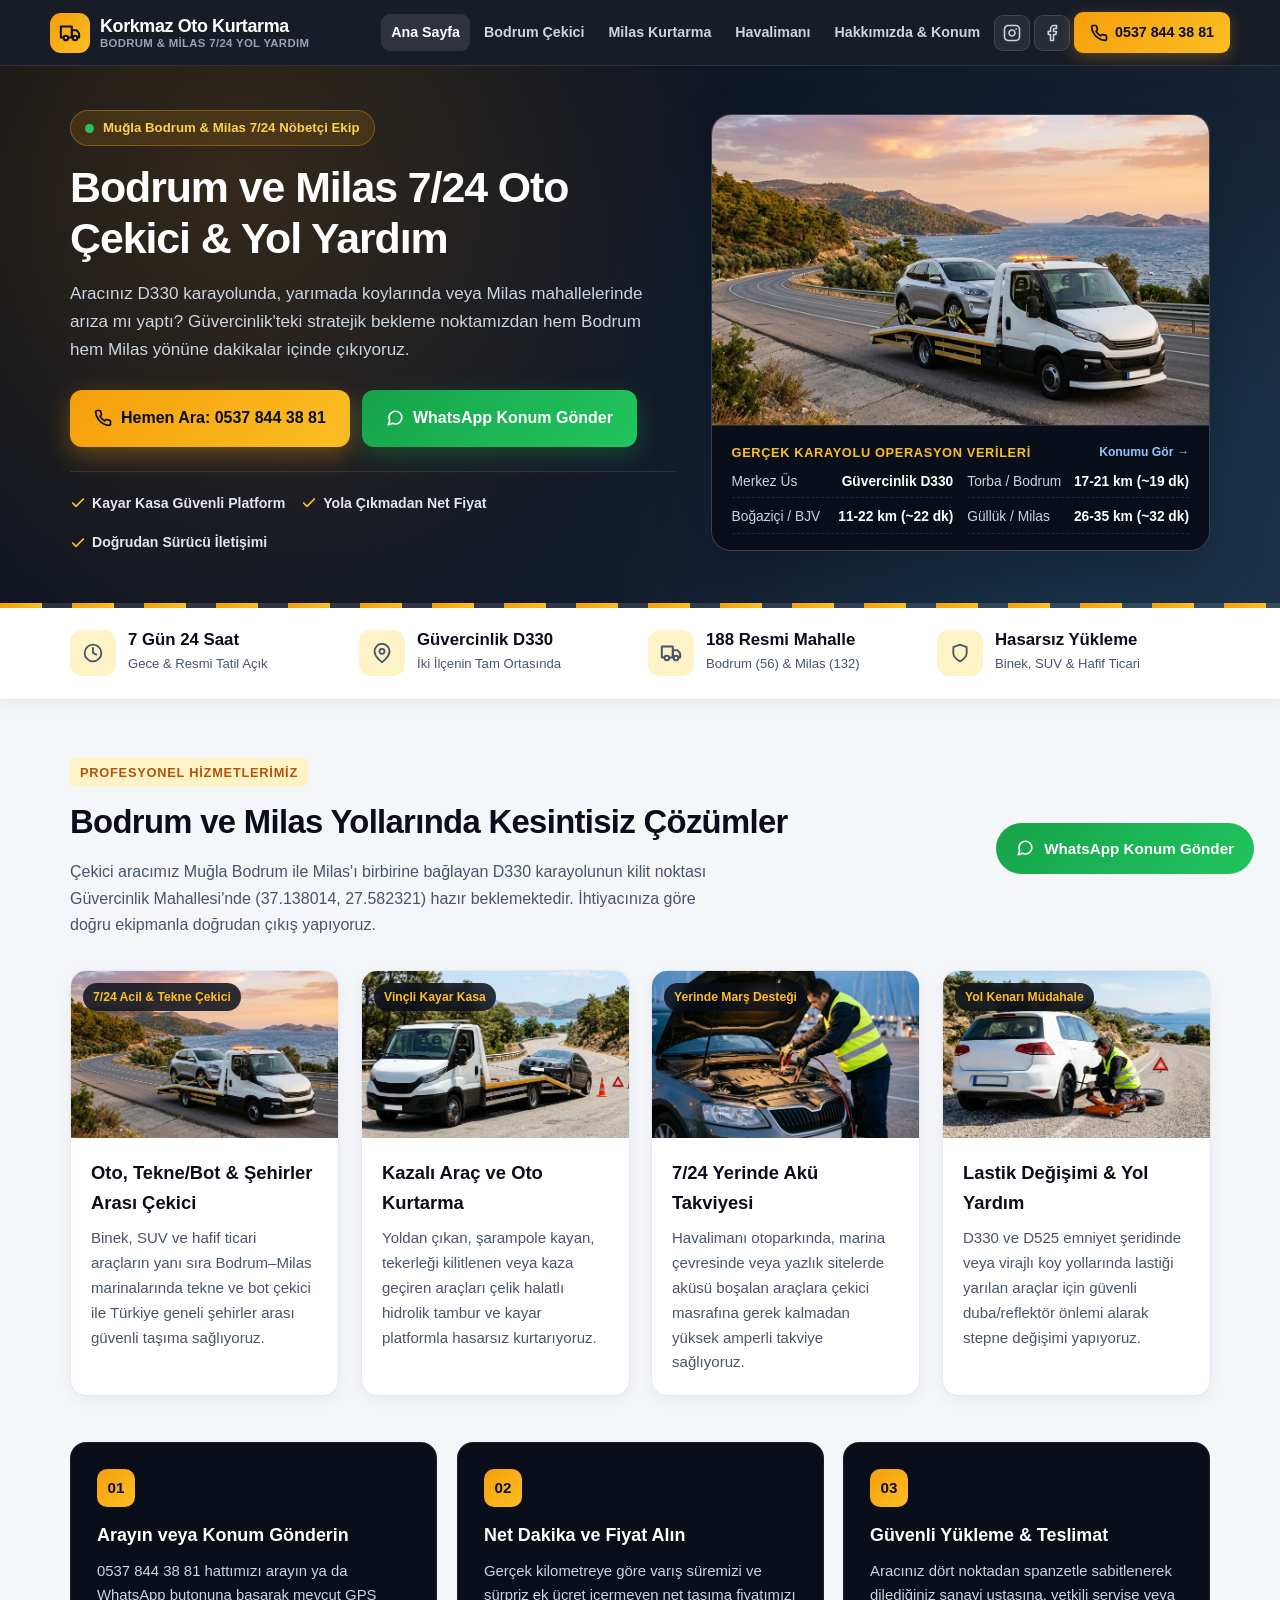
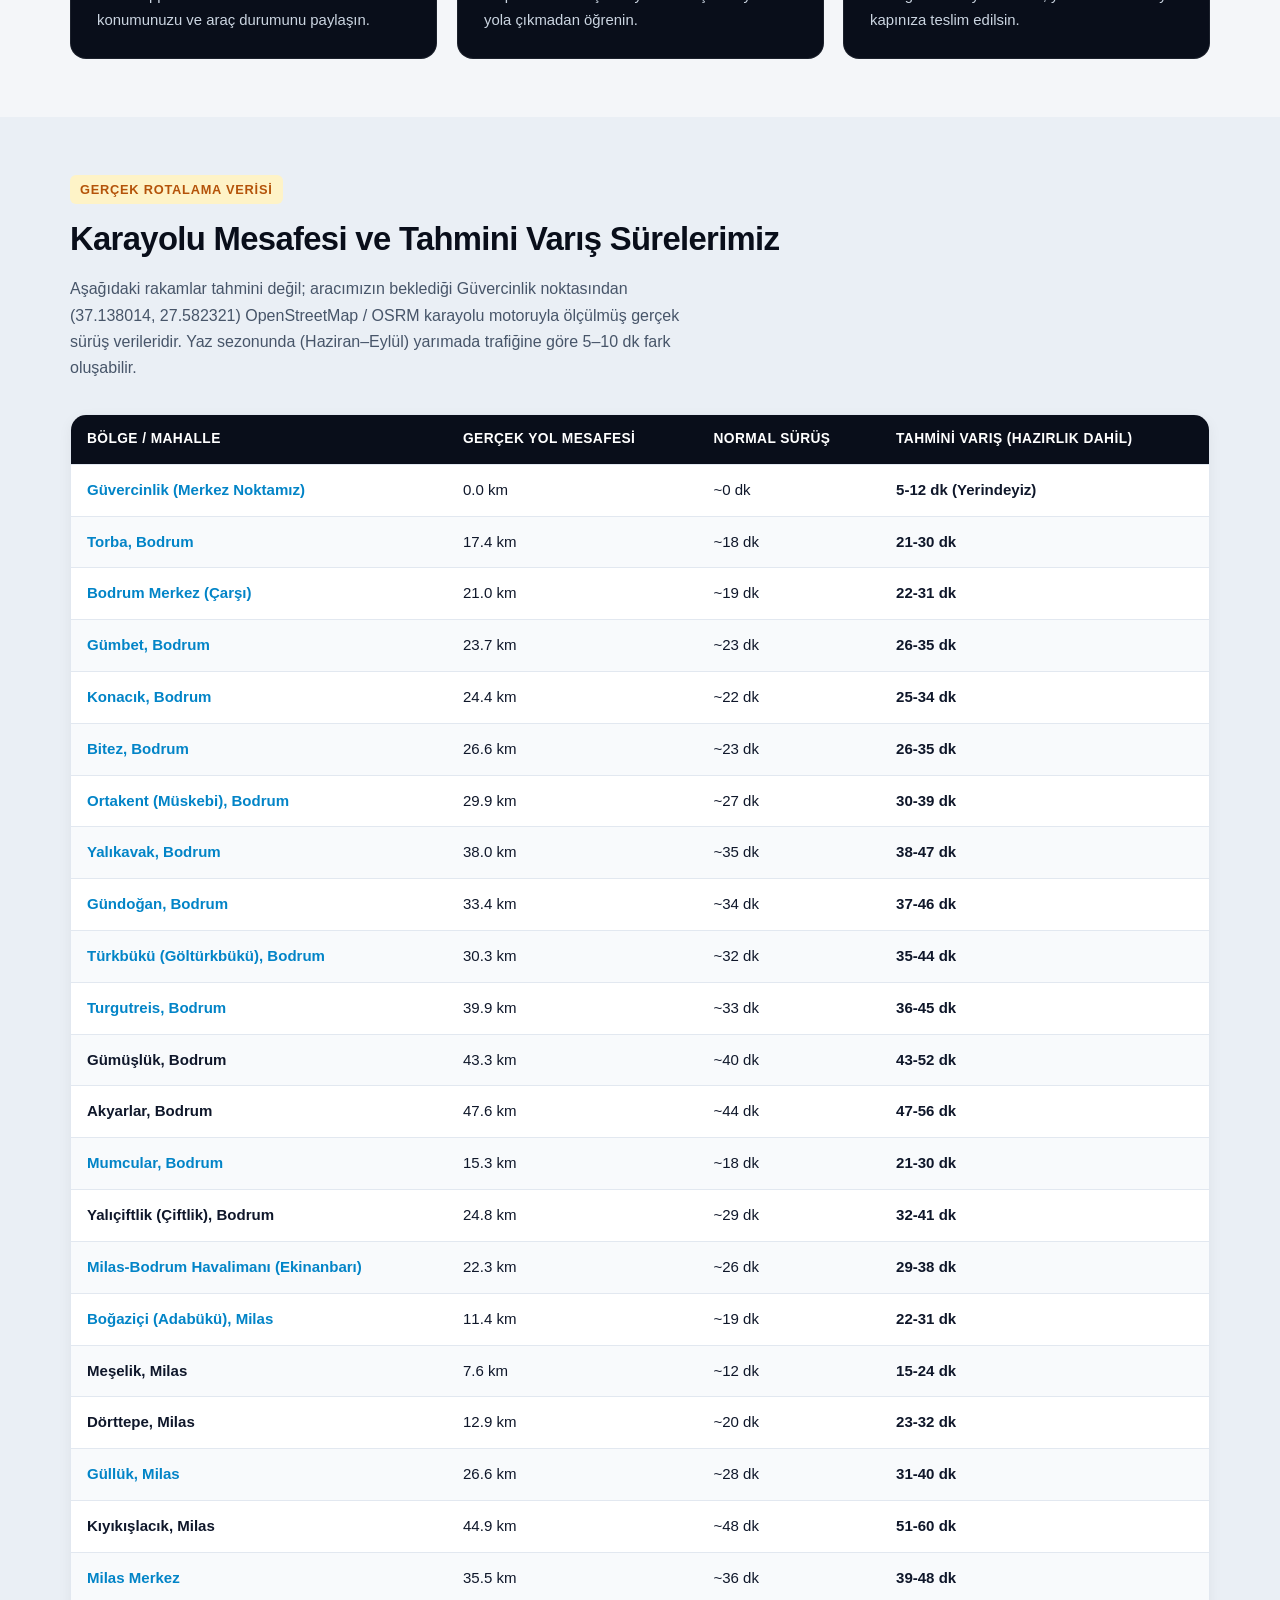
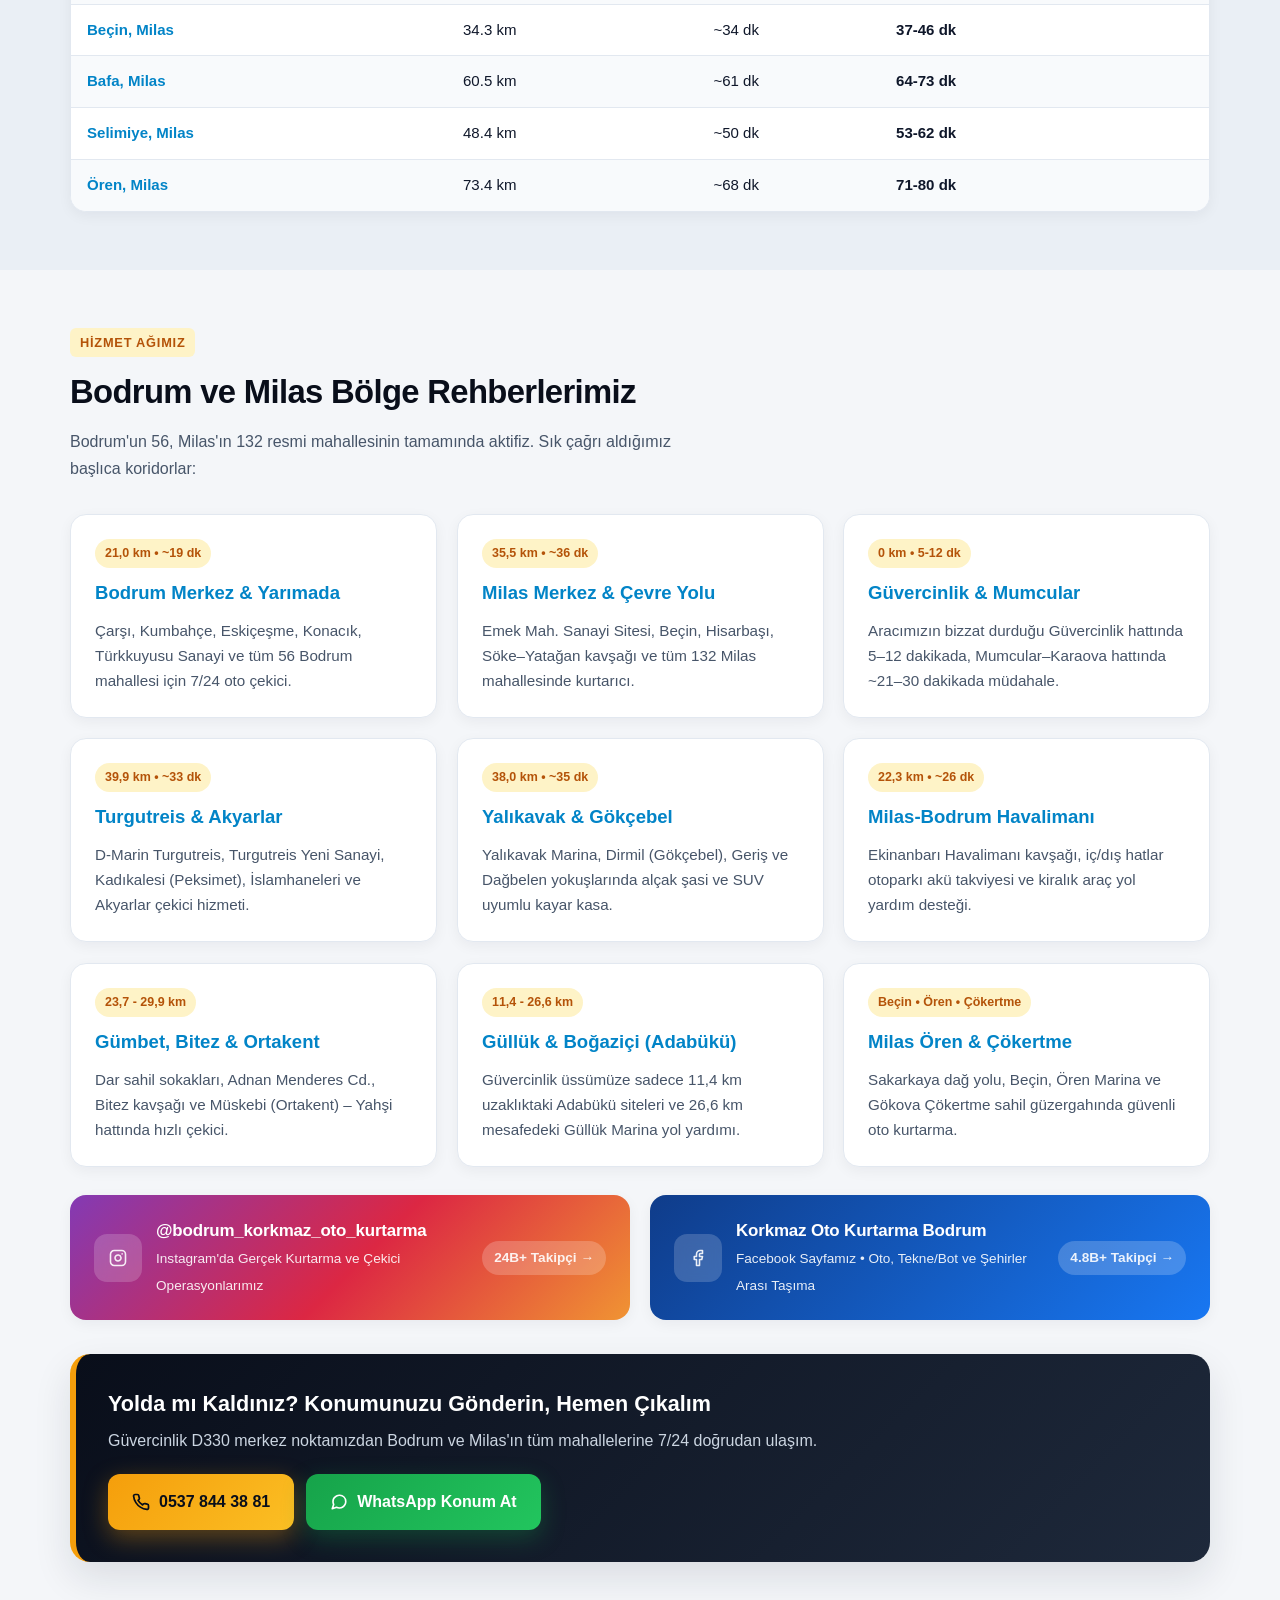
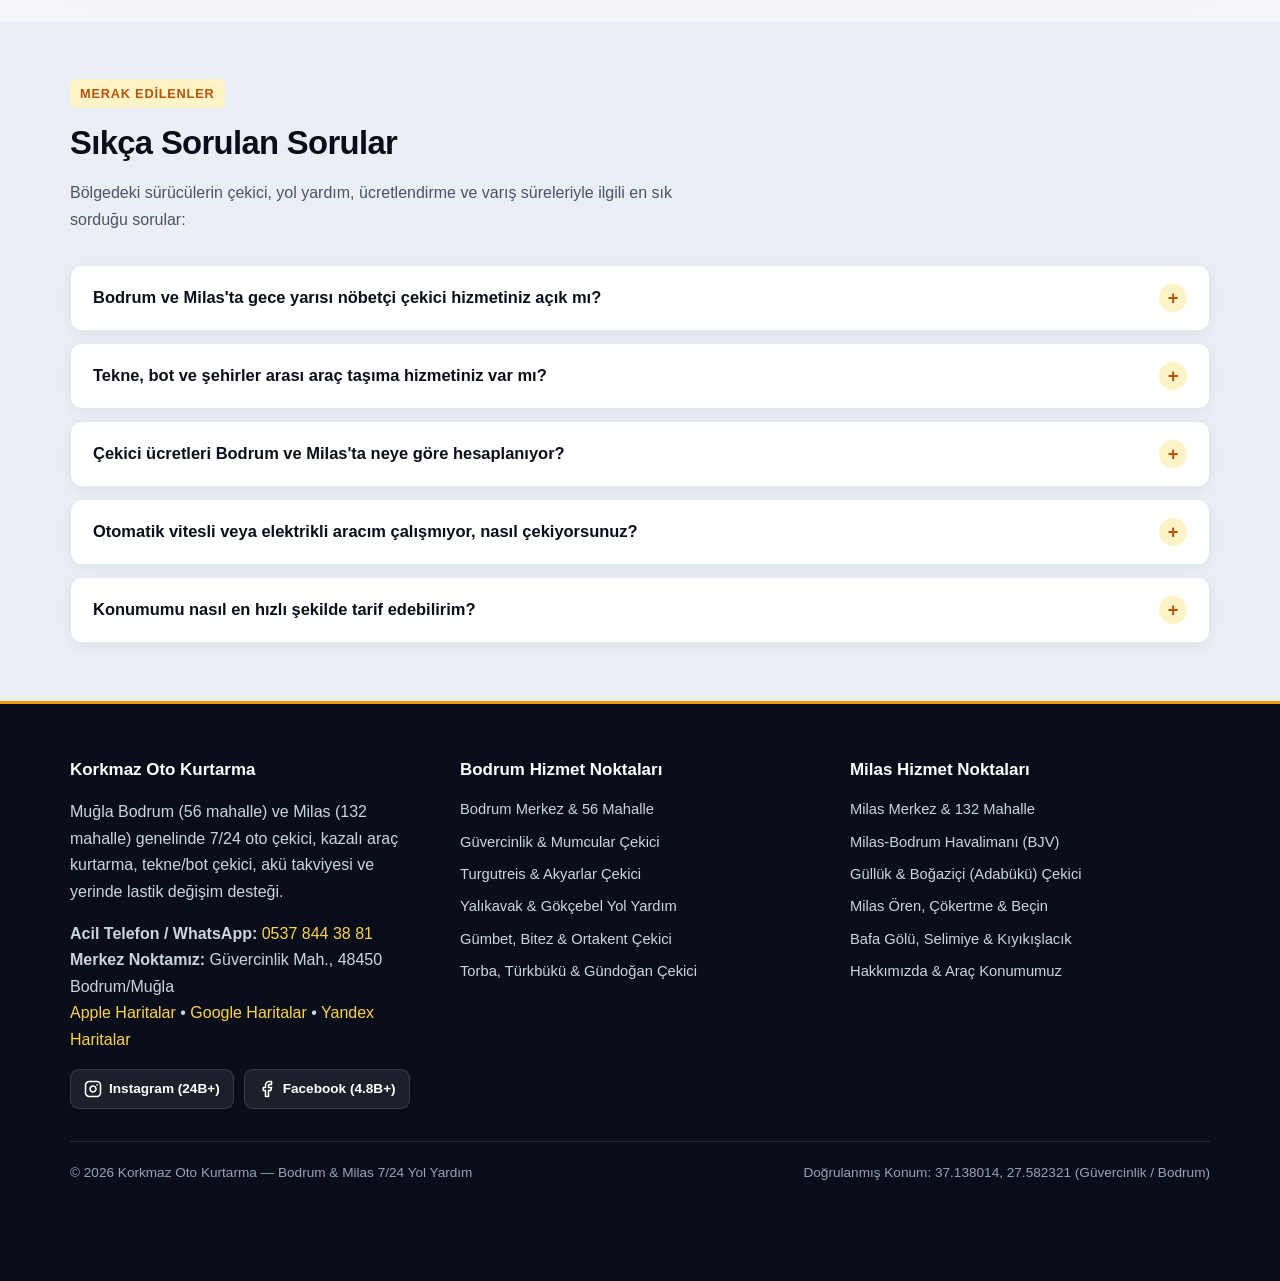
==== index.html @ 641ee7a3 "Add files via upload" ====
<!DOCTYPE html>
<html lang="tr">
<head>
  <meta charset="utf-8">
  <meta name="viewport" content="width=device-width, initial-scale=1">
  <title>Korkmaz Oto Kurtarma | Bodrum & Milas 7/24 Çekici</title>
  <meta name="description" content="Bodrum ve Milas genelinde 7/24 oto çekici, oto kurtarma, akü takviyesi ve yol yardım. Güvercinlik D330 merkezimizden hızlı varış: 0537 844 38 81.">
  <link rel="canonical" href="https://www.kurtaricibodrum.com/">
  <meta name="robots" content="index, follow">
  <meta name="geo.region" content="TR-48">
  <meta name="geo.placename" content="Güvercinlik, Bodrum, Muğla">
  <meta name="geo.position" content="37.138014;27.582321">
  <meta name="ICBM" content="37.138014, 27.582321">
  <meta property="og:locale" content="tr_TR">
  <meta property="og:type" content="website">
  <meta property="og:title" content="Korkmaz Oto Kurtarma | Bodrum & Milas 7/24 Çekici">
  <meta property="og:description" content="Bodrum ve Milas genelinde 7/24 oto çekici, oto kurtarma, akü takviyesi ve yol yardım. Güvercinlik D330 merkezimizden hızlı varış: 0537 844 38 81.">
  <meta property="og:url" content="https://www.kurtaricibodrum.com/">
  <meta property="og:image" content="https://www.kurtaricibodrum.com/assets/img/bodrum-milas-oto-cekici.webp">
  <meta property="og:site_name" content="Korkmaz Oto Kurtarma">
  <link rel="stylesheet" href="assets/style.css">
  <script type="application/ld+json">
[
  {
    "@context": "https://schema.org",
    "@type": "AutomotiveBusiness",
    "@id": "https://www.kurtaricibodrum.com/#korkmaz-oto-kurtarma",
    "name": "Korkmaz Oto Kurtarma",
    "url": "https://www.kurtaricibodrum.com/",
    "image": "https://www.kurtaricibodrum.com/assets/img/bodrum-milas-oto-cekici.webp",
    "telephone": "+905378443881",
    "priceRange": "₺₺",
    "address": {
      "@type": "PostalAddress",
      "streetAddress": "Güvercinlik Mahallesi",
      "addressLocality": "Bodrum",
      "addressRegion": "Muğla",
      "postalCode": "48450",
      "addressCountry": "TR"
    },
    "geo": {
      "@type": "GeoCoordinates",
      "latitude": 37.138014,
      "longitude": 27.582321
    },
    "hasMap": "https://maps.apple.com/?ll=37.138014,27.582321&q=Korkmaz+Oto+Kurtarma",
    "openingHoursSpecification": [
      {
        "@type": "OpeningHoursSpecification",
        "dayOfWeek": [
          "Monday",
          "Tuesday",
          "Wednesday",
          "Thursday",
          "Friday",
          "Saturday",
          "Sunday"
        ],
        "opens": "00:00",
        "closes": "23:59"
      }
    ],
    "areaServed": [
      {
        "@type": "Place",
        "name": "Bodrum, Muğla"
      },
      {
        "@type": "Place",
        "name": "Milas, Muğla"
      },
      {
        "@type": "Place",
        "name": "Güvercinlik, Bodrum"
      },
      {
        "@type": "Place",
        "name": "Turgutreis, Bodrum"
      },
      {
        "@type": "Place",
        "name": "Yalıkavak, Bodrum"
      },
      {
        "@type": "Place",
        "name": "Güllük, Milas"
      },
      {
        "@type": "Place",
        "name": "Ören, Milas"
      }
    ],
    "sameAs": [
      "https://www.instagram.com/bodrum_korkmaz_oto_kurtarma/",
      "https://www.facebook.com/korkmazotoyolyardim",
      "https://maps.apple.com/?ll=37.138014,27.582321&q=Korkmaz+Oto+Kurtarma",
      "https://www.google.com/maps?q=37.138014,27.582321",
      "https://yandex.com.tr/harita/?pt=27.582321,37.138014&z=18&l=map"
    ]
  },
  {
    "@context": "https://schema.org",
    "@type": "BreadcrumbList",
    "itemListElement": [
      {
        "@type": "ListItem",
        "position": 1,
        "name": "Ana Sayfa",
        "item": "https://www.kurtaricibodrum.com/"
      }
    ]
  },
  {
    "@context": "https://schema.org",
    "@type": "FAQPage",
    "mainEntity": [
      {
        "@type": "Question",
        "name": "Bodrum ve Milas'ta gece yarısı nöbetçi çekici hizmetiniz açık mı?",
        "acceptedAnswer": {
          "@type": "Answer",
          "text": "Evet. Korkmaz Oto Kurtarma haftanın 7 günü, resmi tatiller ve gece saatleri dahil 24 saat kesintisiz hizmet verir. 0537 844 38 81 numarasından doğrudan operatörsüz olarak sürücümüze ulaşabilirsiniz."
        }
      },
      {
        "@type": "Question",
        "name": "Tekne, bot ve şehirler arası araç taşıma hizmetiniz var mı?",
        "acceptedAnswer": {
          "@type": "Answer",
          "text": "Evet. Bodrum, Milas, Güllük, Yalıkavak, Turgutreis ve Ören marinaları arasında tekne ve bot çekici hizmetimiz ile tüm Türkiye'ye şehirler arası araç transfer hizmetimiz mevcuttur."
        }
      },
      {
        "@type": "Question",
        "name": "Çekici ücretleri Bodrum ve Milas'ta neye göre hesaplanıyor?",
        "acceptedAnswer": {
          "@type": "Answer",
          "text": "Çekici fiyatı; aracın bulunduğu nokta ile bırakılacağı servis arasındaki gerçek kilometreye, araç sınıfına (binek, SUV, hafif ticari) ve tekerlek kilitlenmesi/şarampol gibi ek kurtarma ekipmanı gerekip gerekmediğine göre belirlenir. Yola çıkmadan önce telefonda net ücret bildirilir."
        }
      },
      {
        "@type": "Question",
        "name": "Otomatik vitesli veya elektrikli aracım çalışmıyor, nasıl çekiyorsunuz?",
        "acceptedAnswer": {
          "@type": "Answer",
          "text": "Şanzımanı P konumunda kilitli kalan otomatik veya elektrikli araçları sürüklemeden, tekerlek kızakları ve hidrolik kayar kasa platform yardımıyla şanzımana zarar vermeden yüklüyoruz."
        }
      },
      {
        "@type": "Question",
        "name": "Konumumu nasıl en hızlı şekilde tarif edebilirim?",
        "acceptedAnswer": {
          "@type": "Answer",
          "text": "Adres aramakla vakit kaybetmeden sayfamızdaki 'WhatsApp Konum Gönder' butonuna dokunarak mevcut GPS konumunuzu tek tuşla paylaşabilirsiniz."
        }
      }
    ]
  }
]
  </script>
</head>
<body>
  <header class="site-header">
    <div class="container header-inner">
      <a href="index.html" class="brand">
        <span class="brand-badge"><svg width="22" height="22" viewBox="0 0 24 24" fill="none" stroke="currentColor" stroke-width="2.2" stroke-linecap="round" stroke-linejoin="round" aria-hidden="true"><path d="M10 17h4V5H2v12h3"/><path d="M20 17h2v-3.34a4 4 0 0 0-1.17-2.83L19 9h-5v8h1"/><circle cx="7.5" cy="17.5" r="2.5"/><circle cx="17.5" cy="17.5" r="2.5"/></svg></span>
        <span class="brand-text">
          <span class="brand-title">Korkmaz Oto Kurtarma</span>
          <span class="brand-sub">Bodrum &amp; Milas 7/24 Yol Yardım</span>
        </span>
      </a>
      <button class="nav-toggle" type="button" aria-label="Menüyü aç" aria-expanded="false">&#9776; Menü</button>
      <nav class="main-nav" id="mainNav" aria-label="Ana menü">
        <a href="index.html" class="active">Ana Sayfa</a><a href="bodrum-cekici.html" class="">Bodrum Çekici</a><a href="milas-oto-kurtarma.html" class="">Milas Kurtarma</a><a href="milas-bodrum-havalimani-cekici.html" class="">Havalimanı</a><a href="hakkimizda.html" class="">Hakkımızda & Konum</a>
        <a href="https://www.instagram.com/bodrum_korkmaz_oto_kurtarma/" target="_blank" rel="noopener" class="header-social-icon" aria-label="Instagram (@bodrum_korkmaz_oto_kurtarma)" title="Instagram"><svg width="18" height="18" viewBox="0 0 24 24" fill="none" stroke="currentColor" stroke-width="2.1" stroke-linecap="round" stroke-linejoin="round" aria-hidden="true"><rect x="2" y="2" width="20" height="20" rx="5" ry="5"/><path d="M16 11.37A4 4 0 1 1 12.63 8 4 4 0 0 1 16 11.37z"/><line x1="17.5" y1="6.5" x2="17.51" y2="6.5"/></svg></a>
        <a href="https://www.facebook.com/korkmazotoyolyardim" target="_blank" rel="noopener" class="header-social-icon" aria-label="Facebook (Korkmaz Oto Kurtarma)" title="Facebook"><svg width="18" height="18" viewBox="0 0 24 24" fill="none" stroke="currentColor" stroke-width="2.1" stroke-linecap="round" stroke-linejoin="round" aria-hidden="true"><path d="M18 2h-3a5 5 0 0 0-5 5v3H7v4h3v8h4v-8h3l1-4h-4V7a1 1 0 0 1 1-1h3z"/></svg></a>
        <a href="tel:+905378443881" class="header-cta"><svg width="18" height="18" viewBox="0 0 24 24" fill="none" stroke="currentColor" stroke-width="2.3" stroke-linecap="round" stroke-linejoin="round" aria-hidden="true"><path d="M22 16.92v3a2 2 0 0 1-2.18 2 19.79 19.79 0 0 1-8.63-3.07 19.5 19.5 0 0 1-6-6 19.79 19.79 0 0 1-3.07-8.67A2 2 0 0 1 4.11 2h3a2 2 0 0 1 2 1.72c.12.96.36 1.9.7 2.81a2 2 0 0 1-.45 2.11L8.09 9.91a16 16 0 0 0 6 6l1.27-1.27a2 2 0 0 1 2.11-.45c.91.34 1.85.58 2.81.7A2 2 0 0 1 22 16.92z"/></svg> 0537 844 38 81</a>
      </nav>
    </div>
  </header>

  

  <main>
    <section class="hero">
      <div class="container hero-grid">
        <div class="hero-content">
          <span class="hero-tag"><span class="live-dot"></span> Muğla Bodrum & Milas 7/24 Nöbetçi Ekip</span>
          <h1>Bodrum ve Milas 7/24 Oto Çekici & Yol Yardım</h1>
          <p class="lead">Aracınız D330 karayolunda, yarımada koylarında veya Milas mahallelerinde arıza mı yaptı? Güvercinlik'teki stratejik bekleme noktamızdan hem Bodrum hem Milas yönüne dakikalar içinde çıkıyoruz.</p>
          <div class="cta-group">
            <a href="tel:+905378443881" class="btn btn-call"><svg width="18" height="18" viewBox="0 0 24 24" fill="none" stroke="currentColor" stroke-width="2.3" stroke-linecap="round" stroke-linejoin="round" aria-hidden="true"><path d="M22 16.92v3a2 2 0 0 1-2.18 2 19.79 19.79 0 0 1-8.63-3.07 19.5 19.5 0 0 1-6-6 19.79 19.79 0 0 1-3.07-8.67A2 2 0 0 1 4.11 2h3a2 2 0 0 1 2 1.72c.12.96.36 1.9.7 2.81a2 2 0 0 1-.45 2.11L8.09 9.91a16 16 0 0 0 6 6l1.27-1.27a2 2 0 0 1 2.11-.45c.91.34 1.85.58 2.81.7A2 2 0 0 1 22 16.92z"/></svg> Hemen Ara: 0537 844 38 81</a>
            <a href="https://wa.me/905378443881?text=Merhaba%2C%20Korkmaz%20Oto%20Kurtarma%27dan%20konumuma%20acil%20%C3%A7ekici%20%2F%20yol%20yard%C4%B1m%20deste%C4%9Fi%20istiyorum." class="btn btn-wa" rel="noopener" target="_blank"><svg width="18" height="18" viewBox="0 0 24 24" fill="none" stroke="currentColor" stroke-width="2.2" stroke-linecap="round" stroke-linejoin="round" aria-hidden="true"><path d="M21 11.5a8.38 8.38 0 0 1-.9 3.8 8.5 8.5 0 0 1-7.6 4.7 8.38 8.38 0 0 1-3.8-.9L3 21l1.9-5.7a8.38 8.38 0 0 1-.9-3.8 8.5 8.5 0 0 1 4.7-7.6 8.38 8.38 0 0 1 3.8-.9h.5a8.48 8.48 0 0 1 8 8v.5z"/></svg> WhatsApp Konum Gönder</a>
          </div>
          <div class="hero-trust">
            <span><svg width="16" height="16" viewBox="0 0 24 24" fill="none" stroke="currentColor" stroke-width="2.6" stroke-linecap="round" stroke-linejoin="round" aria-hidden="true"><polyline points="20 6 9 17 4 12"/></svg> Kayar Kasa Güvenli Platform</span>
            <span><svg width="16" height="16" viewBox="0 0 24 24" fill="none" stroke="currentColor" stroke-width="2.6" stroke-linecap="round" stroke-linejoin="round" aria-hidden="true"><polyline points="20 6 9 17 4 12"/></svg> Yola Çıkmadan Net Fiyat</span>
            <span><svg width="16" height="16" viewBox="0 0 24 24" fill="none" stroke="currentColor" stroke-width="2.6" stroke-linecap="round" stroke-linejoin="round" aria-hidden="true"><polyline points="20 6 9 17 4 12"/></svg> Doğrudan Sürücü İletişimi</span>
          </div>
        </div>
        <div class="hero-visual">
          <img src="assets/img/bodrum-milas-oto-cekici.webp" alt="Muğla Bodrum sahil yolunda SUV taşıyan Korkmaz Oto Kurtarma kayar kasa çekici" width="1280" height="800" fetchpriority="high">
          <div class="hero-overlay-card">
            <p class="hero-overlay-title"><span>Gerçek Karayolu Operasyon Verileri</span> <a href="hakkimizda.html#harita">Konumu Gör &rarr;</a></p>
            <div class="stat-grid-mini">
              <div><span>Merkez Üs</span><strong>Güvercinlik D330</strong></div><div><span>Torba / Bodrum</span><strong>17-21 km (~19 dk)</strong></div><div><span>Boğaziçi / BJV</span><strong>11-22 km (~22 dk)</strong></div><div><span>Güllük / Milas</span><strong>26-35 km (~32 dk)</strong></div>
            </div>
          </div>
        </div>
      </div>
    </section>

    <div class="metric-ribbon">
      <div class="container metric-grid">
        <div class="metric-box">
          <span class="metric-icon"><svg width="20" height="20" viewBox="0 0 24 24" fill="none" stroke="currentColor" stroke-width="2.2" stroke-linecap="round" stroke-linejoin="round" aria-hidden="true"><circle cx="12" cy="12" r="10"/><polyline points="12 6 12 12 16 14"/></svg></span>
          <div>
            <strong>7 Gün 24 Saat</strong>
            <span>Gece &amp; Resmi Tatil Açık</span>
          </div>
        </div>
        <div class="metric-box">
          <span class="metric-icon"><svg width="20" height="20" viewBox="0 0 24 24" fill="none" stroke="currentColor" stroke-width="2.2" stroke-linecap="round" stroke-linejoin="round" aria-hidden="true"><path d="M21 10c0 7-9 13-9 13s-9-6-9-13a9 9 0 0 1 18 0z"/><circle cx="12" cy="10" r="3"/></svg></span>
          <div>
            <strong>Güvercinlik D330</strong>
            <span>İki İlçenin Tam Ortasında</span>
          </div>
        </div>
        <div class="metric-box">
          <span class="metric-icon"><svg width="22" height="22" viewBox="0 0 24 24" fill="none" stroke="currentColor" stroke-width="2.2" stroke-linecap="round" stroke-linejoin="round" aria-hidden="true"><path d="M10 17h4V5H2v12h3"/><path d="M20 17h2v-3.34a4 4 0 0 0-1.17-2.83L19 9h-5v8h1"/><circle cx="7.5" cy="17.5" r="2.5"/><circle cx="17.5" cy="17.5" r="2.5"/></svg></span>
          <div>
            <strong>188 Resmi Mahalle</strong>
            <span>Bodrum (56) &amp; Milas (132)</span>
          </div>
        </div>
        <div class="metric-box">
          <span class="metric-icon"><svg width="20" height="20" viewBox="0 0 24 24" fill="none" stroke="currentColor" stroke-width="2.2" stroke-linecap="round" stroke-linejoin="round" aria-hidden="true"><path d="M12 22s8-4 8-10V5l-8-3-8 3v7c0 6 8 10 8 10z"/></svg></span>
          <div>
            <strong>Hasarsız Yükleme</strong>
            <span>Binek, SUV &amp; Hafif Ticari</span>
          </div>
        </div>
      </div>
    </div>

    
<section class="section">
  <div class="container">
    <div class="section-header">
      <span class="section-kicker">Profesyonel Hizmetlerimiz</span>
      <h2 class="section-title">Bodrum ve Milas Yollarında Kesintisiz Çözümler</h2>
      <p class="section-sub">Çekici aracımız Muğla Bodrum ile Milas'ı birbirine bağlayan D330 karayolunun kilit noktası Güvercinlik Mahallesi'nde (37.138014, 27.582321) hazır beklemektedir. İhtiyacınıza göre doğru ekipmanla doğrudan çıkış yapıyoruz.</p>
    </div>
    <div class="service-grid">
      <article class="service-card">
        <div class="service-img-wrap">
          <img src="assets/img/bodrum-milas-oto-cekici.webp" alt="Bodrum ve Milas sahil yolunda 7/24 kayar kasa oto çekici ve tekne taşıma" width="1280" height="800" loading="lazy">
          <span class="service-chip">7/24 Acil &amp; Tekne Çekici</span>
        </div>
        <div class="service-body">
          <h3>Oto, Tekne/Bot &amp; Şehirler Arası Çekici</h3>
          <p>Binek, SUV ve hafif ticari araçların yanı sıra Bodrum–Milas marinalarında tekne ve bot çekici ile Türkiye geneli şehirler arası güvenli taşıma sağlıyoruz.</p>
        </div>
      </article>
      <article class="service-card">
        <div class="service-img-wrap">
          <img src="assets/img/kayar-kasa-oto-kurtarma.webp" alt="Muğla karayolunda kayar kasa vinçli oto kurtarma operasyonu" width="1280" height="800" loading="lazy">
          <span class="service-chip">Vinçli Kayar Kasa</span>
        </div>
        <div class="service-body">
          <h3>Kazalı Araç ve Oto Kurtarma</h3>
          <p>Yoldan çıkan, şarampole kayan, tekerleği kilitlenen veya kaza geçiren araçları çelik halatlı hidrolik tambur ve kayar platformla hasarsız kurtarıyoruz.</p>
        </div>
      </article>
      <article class="service-card">
        <div class="service-img-wrap">
          <img src="assets/img/yerinde-aku-takviyesi.webp" alt="Bodrum marina ve havalimanı otoparkında akü takviyesi" width="1280" height="800" loading="lazy">
          <span class="service-chip">Yerinde Marş Desteği</span>
        </div>
        <div class="service-body">
          <h3>7/24 Yerinde Akü Takviyesi</h3>
          <p>Havalimanı otoparkında, marina çevresinde veya yazlık sitelerde aküsü boşalan araçlara çekici masrafına gerek kalmadan yüksek amperli takviye sağlıyoruz.</p>
        </div>
      </article>
      <article class="service-card">
        <div class="service-img-wrap">
          <img src="assets/img/yol-yardim-lastik-degisimi.webp" alt="Bodrum sahil yolunda kriko ile yerinde lastik değişimi yol yardım" width="1280" height="800" loading="lazy">
          <span class="service-chip">Yol Kenarı Müdahale</span>
        </div>
        <div class="service-body">
          <h3>Lastik Değişimi &amp; Yol Yardım</h3>
          <p>D330 ve D525 emniyet şeridinde veya virajlı koy yollarında lastiği yarılan araçlar için güvenli duba/reflektör önlemi alarak stepne değişimi yapıyoruz.</p>
        </div>
      </article>
    </div>

    <div style="margin-top:46px;">
      <div class="steps-grid">
        <div class="step-card">
          <span class="step-num">01</span>
          <h3>Arayın veya Konum Gönderin</h3>
          <p>0537 844 38 81 hattımızı arayın ya da WhatsApp butonuna basarak mevcut GPS konumunuzu ve araç durumunu paylaşın.</p>
        </div>
        <div class="step-card">
          <span class="step-num">02</span>
          <h3>Net Dakika ve Fiyat Alın</h3>
          <p>Gerçek kilometreye göre varış süremizi ve sürpriz ek ücret içermeyen net taşıma fiyatımızı yola çıkmadan öğrenin.</p>
        </div>
        <div class="step-card">
          <span class="step-num">03</span>
          <h3>Güvenli Yükleme &amp; Teslimat</h3>
          <p>Aracınız dört noktadan spanzetle sabitlenerek dilediğiniz sanayi ustasına, yetkili servise veya kapınıza teslim edilsin.</p>
        </div>
      </div>
    </div>
  </div>
</section>

<section class="section section-alt" id="mesafe-tablosu">
  <div class="container">
    <div class="section-header">
      <span class="section-kicker">Gerçek Rotalama Verisi</span>
      <h2 class="section-title">Karayolu Mesafesi ve Tahmini Varış Sürelerimiz</h2>
      <p class="section-sub">Aşağıdaki rakamlar tahmini değil; aracımızın beklediği Güvercinlik noktasından (37.138014, 27.582321) OpenStreetMap / OSRM karayolu motoruyla ölçülmüş gerçek sürüş verileridir. Yaz sezonunda (Haziran–Eylül) yarımada trafiğine göre 5–10 dk fark oluşabilir.</p>
    </div>
    <div class="table-wrap">
      <table class="data-table">
        <thead>
          <tr>
            <th>Bölge / Mahalle</th>
            <th>Gerçek Yol Mesafesi</th>
            <th>Normal Sürüş</th>
            <th>Tahmini Varış (Hazırlık Dahil)</th>
          </tr>
        </thead>
        <tbody>
          <tr><td><a href="guvercinlik-cekici.html"><strong>Güvercinlik (Merkez Noktamız)</strong></a></td><td>0.0 km</td><td>~0 dk</td><td><strong>5-12 dk (Yerindeyiz)</strong></td></tr>
<tr><td><a href="torba-turkbuku-gundogan-cekici.html"><strong>Torba, Bodrum</strong></a></td><td>17.4 km</td><td>~18 dk</td><td><strong>21-30 dk</strong></td></tr>
<tr><td><a href="bodrum-cekici.html"><strong>Bodrum Merkez (Çarşı)</strong></a></td><td>21.0 km</td><td>~19 dk</td><td><strong>22-31 dk</strong></td></tr>
<tr><td><a href="gumbet-bitez-ortakent-cekici.html"><strong>Gümbet, Bodrum</strong></a></td><td>23.7 km</td><td>~23 dk</td><td><strong>26-35 dk</strong></td></tr>
<tr><td><a href="bodrum-cekici.html"><strong>Konacık, Bodrum</strong></a></td><td>24.4 km</td><td>~22 dk</td><td><strong>25-34 dk</strong></td></tr>
<tr><td><a href="gumbet-bitez-ortakent-cekici.html"><strong>Bitez, Bodrum</strong></a></td><td>26.6 km</td><td>~23 dk</td><td><strong>26-35 dk</strong></td></tr>
<tr><td><a href="gumbet-bitez-ortakent-cekici.html"><strong>Ortakent (Müskebi), Bodrum</strong></a></td><td>29.9 km</td><td>~27 dk</td><td><strong>30-39 dk</strong></td></tr>
<tr><td><a href="yalikavak-yol-yardim.html"><strong>Yalıkavak, Bodrum</strong></a></td><td>38.0 km</td><td>~35 dk</td><td><strong>38-47 dk</strong></td></tr>
<tr><td><a href="torba-turkbuku-gundogan-cekici.html"><strong>Gündoğan, Bodrum</strong></a></td><td>33.4 km</td><td>~34 dk</td><td><strong>37-46 dk</strong></td></tr>
<tr><td><a href="torba-turkbuku-gundogan-cekici.html"><strong>Türkbükü (Göltürkbükü), Bodrum</strong></a></td><td>30.3 km</td><td>~32 dk</td><td><strong>35-44 dk</strong></td></tr>
<tr><td><a href="turgutreis-cekici.html"><strong>Turgutreis, Bodrum</strong></a></td><td>39.9 km</td><td>~33 dk</td><td><strong>36-45 dk</strong></td></tr>
<tr><td><strong>Gümüşlük, Bodrum</strong></td><td>43.3 km</td><td>~40 dk</td><td><strong>43-52 dk</strong></td></tr>
<tr><td><strong>Akyarlar, Bodrum</strong></td><td>47.6 km</td><td>~44 dk</td><td><strong>47-56 dk</strong></td></tr>
<tr><td><a href="guvercinlik-cekici.html"><strong>Mumcular, Bodrum</strong></a></td><td>15.3 km</td><td>~18 dk</td><td><strong>21-30 dk</strong></td></tr>
<tr><td><strong>Yalıçiftlik (Çiftlik), Bodrum</strong></td><td>24.8 km</td><td>~29 dk</td><td><strong>32-41 dk</strong></td></tr>
<tr><td><a href="milas-bodrum-havalimani-cekici.html"><strong>Milas-Bodrum Havalimanı (Ekinanbarı)</strong></a></td><td>22.3 km</td><td>~26 dk</td><td><strong>29-38 dk</strong></td></tr>
<tr><td><a href="gulluk-bogazici-cekici.html"><strong>Boğaziçi (Adabükü), Milas</strong></a></td><td>11.4 km</td><td>~19 dk</td><td><strong>22-31 dk</strong></td></tr>
<tr><td><strong>Meşelik, Milas</strong></td><td>7.6 km</td><td>~12 dk</td><td><strong>15-24 dk</strong></td></tr>
<tr><td><strong>Dörttepe, Milas</strong></td><td>12.9 km</td><td>~20 dk</td><td><strong>23-32 dk</strong></td></tr>
<tr><td><a href="gulluk-bogazici-cekici.html"><strong>Güllük, Milas</strong></a></td><td>26.6 km</td><td>~28 dk</td><td><strong>31-40 dk</strong></td></tr>
<tr><td><strong>Kıyıkışlacık, Milas</strong></td><td>44.9 km</td><td>~48 dk</td><td><strong>51-60 dk</strong></td></tr>
<tr><td><a href="milas-oto-kurtarma.html"><strong>Milas Merkez</strong></a></td><td>35.5 km</td><td>~36 dk</td><td><strong>39-48 dk</strong></td></tr>
<tr><td><a href="oren-cekici.html"><strong>Beçin, Milas</strong></a></td><td>34.3 km</td><td>~34 dk</td><td><strong>37-46 dk</strong></td></tr>
<tr><td><a href="bafa-selimiye-cekici.html"><strong>Bafa, Milas</strong></a></td><td>60.5 km</td><td>~61 dk</td><td><strong>64-73 dk</strong></td></tr>
<tr><td><a href="bafa-selimiye-cekici.html"><strong>Selimiye, Milas</strong></a></td><td>48.4 km</td><td>~50 dk</td><td><strong>53-62 dk</strong></td></tr>
<tr><td><a href="oren-cekici.html"><strong>Ören, Milas</strong></a></td><td>73.4 km</td><td>~68 dk</td><td><strong>71-80 dk</strong></td></tr>

        </tbody>
      </table>
    </div>
  </div>
</section>

<section class="section">
  <div class="container">
    <div class="section-header">
      <span class="section-kicker">Hizmet Ağımız</span>
      <h2 class="section-title">Bodrum ve Milas Bölge Rehberlerimiz</h2>
      <p class="section-sub">Bodrum'un 56, Milas'ın 132 resmi mahallesinin tamamında aktifiz. Sık çağrı aldığımız başlıca koridorlar:</p>
    </div>
    <div class="grid-3">
      <div class="card">
        <span class="badge-km">21,0 km &bull; ~19 dk</span>
        <h3><a href="bodrum-cekici.html">Bodrum Merkez &amp; Yarımada</a></h3>
        <p>Çarşı, Kumbahçe, Eskiçeşme, Konacık, Türkkuyusu Sanayi ve tüm 56 Bodrum mahallesi için 7/24 oto çekici.</p>
      </div>
      <div class="card">
        <span class="badge-km">35,5 km &bull; ~36 dk</span>
        <h3><a href="milas-oto-kurtarma.html">Milas Merkez &amp; Çevre Yolu</a></h3>
        <p>Emek Mah. Sanayi Sitesi, Beçin, Hisarbaşı, Söke–Yatağan kavşağı ve tüm 132 Milas mahallesinde kurtarıcı.</p>
      </div>
      <div class="card">
        <span class="badge-km">0 km &bull; 5-12 dk</span>
        <h3><a href="guvercinlik-cekici.html">Güvercinlik &amp; Mumcular</a></h3>
        <p>Aracımızın bizzat durduğu Güvercinlik hattında 5–12 dakikada, Mumcular–Karaova hattında ~21–30 dakikada müdahale.</p>
      </div>
      <div class="card">
        <span class="badge-km">39,9 km &bull; ~33 dk</span>
        <h3><a href="turgutreis-cekici.html">Turgutreis &amp; Akyarlar</a></h3>
        <p>D-Marin Turgutreis, Turgutreis Yeni Sanayi, Kadıkalesi (Peksimet), İslamhaneleri ve Akyarlar çekici hizmeti.</p>
      </div>
      <div class="card">
        <span class="badge-km">38,0 km &bull; ~35 dk</span>
        <h3><a href="yalikavak-yol-yardim.html">Yalıkavak &amp; Gökçebel</a></h3>
        <p>Yalıkavak Marina, Dirmil (Gökçebel), Geriş ve Dağbelen yokuşlarında alçak şasi ve SUV uyumlu kayar kasa.</p>
      </div>
      <div class="card">
        <span class="badge-km">22,3 km &bull; ~26 dk</span>
        <h3><a href="milas-bodrum-havalimani-cekici.html">Milas-Bodrum Havalimanı</a></h3>
        <p>Ekinanbarı Havalimanı kavşağı, iç/dış hatlar otoparkı akü takviyesi ve kiralık araç yol yardım desteği.</p>
      </div>
      <div class="card">
        <span class="badge-km">23,7 - 29,9 km</span>
        <h3><a href="gumbet-bitez-ortakent-cekici.html">Gümbet, Bitez &amp; Ortakent</a></h3>
        <p>Dar sahil sokakları, Adnan Menderes Cd., Bitez kavşağı ve Müskebi (Ortakent) – Yahşi hattında hızlı çekici.</p>
      </div>
      <div class="card">
        <span class="badge-km">11,4 - 26,6 km</span>
        <h3><a href="gulluk-bogazici-cekici.html">Güllük &amp; Boğaziçi (Adabükü)</a></h3>
        <p>Güvercinlik üssümüze sadece 11,4 km uzaklıktaki Adabükü siteleri ve 26,6 km mesafedeki Güllük Marina yol yardımı.</p>
      </div>
      <div class="card">
        <span class="badge-km">Beçin &bull; Ören &bull; Çökertme</span>
        <h3><a href="oren-cekici.html">Milas Ören &amp; Çökertme</a></h3>
        <p>Sakarkaya dağ yolu, Beçin, Ören Marina ve Gökova Çökertme sahil güzergahında güvenli oto kurtarma.</p>
      </div>
    </div>
    
<div class="social-grid">
  <a href="https://www.instagram.com/bodrum_korkmaz_oto_kurtarma/" target="_blank" rel="noopener" class="social-card social-ig">
    <div class="social-card-left">
      <span class="social-icon-box"><svg width="18" height="18" viewBox="0 0 24 24" fill="none" stroke="currentColor" stroke-width="2.1" stroke-linecap="round" stroke-linejoin="round" aria-hidden="true"><rect x="2" y="2" width="20" height="20" rx="5" ry="5"/><path d="M16 11.37A4 4 0 1 1 12.63 8 4 4 0 0 1 16 11.37z"/><line x1="17.5" y1="6.5" x2="17.51" y2="6.5"/></svg></span>
      <div>
        <strong>@bodrum_korkmaz_oto_kurtarma</strong>
        <span>Instagram'da Gerçek Kurtarma ve Çekici Operasyonlarımız</span>
      </div>
    </div>
    <span class="social-pill">24B+ Takipçi &rarr;</span>
  </a>
  <a href="https://www.facebook.com/korkmazotoyolyardim" target="_blank" rel="noopener" class="social-card social-fb">
    <div class="social-card-left">
      <span class="social-icon-box"><svg width="18" height="18" viewBox="0 0 24 24" fill="none" stroke="currentColor" stroke-width="2.1" stroke-linecap="round" stroke-linejoin="round" aria-hidden="true"><path d="M18 2h-3a5 5 0 0 0-5 5v3H7v4h3v8h4v-8h3l1-4h-4V7a1 1 0 0 1 1-1h3z"/></svg></span>
      <div>
        <strong>Korkmaz Oto Kurtarma Bodrum</strong>
        <span>Facebook Sayfamız &bull; Oto, Tekne/Bot ve Şehirler Arası Taşıma</span>
      </div>
    </div>
    <span class="social-pill">4.8B+ Takipçi &rarr;</span>
  </a>
</div>

    
<div class="cta-banner">
  <div>
    <h3>Yolda mı Kaldınız? Konumunuzu Gönderin, Hemen Çıkalım</h3>
    <p>Güvercinlik D330 merkez noktamızdan Bodrum ve Milas'ın tüm mahallelerine 7/24 doğrudan ulaşım.</p>
  </div>
  <div class="cta-group">
    <a href="tel:+905378443881" class="btn btn-call"><svg width="18" height="18" viewBox="0 0 24 24" fill="none" stroke="currentColor" stroke-width="2.3" stroke-linecap="round" stroke-linejoin="round" aria-hidden="true"><path d="M22 16.92v3a2 2 0 0 1-2.18 2 19.79 19.79 0 0 1-8.63-3.07 19.5 19.5 0 0 1-6-6 19.79 19.79 0 0 1-3.07-8.67A2 2 0 0 1 4.11 2h3a2 2 0 0 1 2 1.72c.12.96.36 1.9.7 2.81a2 2 0 0 1-.45 2.11L8.09 9.91a16 16 0 0 0 6 6l1.27-1.27a2 2 0 0 1 2.11-.45c.91.34 1.85.58 2.81.7A2 2 0 0 1 22 16.92z"/></svg> 0537 844 38 81</a>
    <a href="https://wa.me/905378443881?text=Merhaba%2C%20Korkmaz%20Oto%20Kurtarma%27dan%20konumuma%20acil%20%C3%A7ekici%20%2F%20yol%20yard%C4%B1m%20deste%C4%9Fi%20istiyorum." class="btn btn-wa" rel="noopener" target="_blank"><svg width="18" height="18" viewBox="0 0 24 24" fill="none" stroke="currentColor" stroke-width="2.2" stroke-linecap="round" stroke-linejoin="round" aria-hidden="true"><path d="M21 11.5a8.38 8.38 0 0 1-.9 3.8 8.5 8.5 0 0 1-7.6 4.7 8.38 8.38 0 0 1-3.8-.9L3 21l1.9-5.7a8.38 8.38 0 0 1-.9-3.8 8.5 8.5 0 0 1 4.7-7.6 8.38 8.38 0 0 1 3.8-.9h.5a8.48 8.48 0 0 1 8 8v.5z"/></svg> WhatsApp Konum At</a>
  </div>
</div>

  </div>
</section>


    
        <section class="section section-alt" id="sss">
          <div class="container">
            <div class="section-header">
              <span class="section-kicker">Merak Edilenler</span>
              <h2 class="section-title">Sıkça Sorulan Sorular</h2>
              <p class="section-sub">Bölgedeki sürücülerin çekici, yol yardım, ücretlendirme ve varış süreleriyle ilgili en sık sorduğu sorular:</p>
            </div>
            <div class="faq-list">
              <details class="faq-item"><summary>Bodrum ve Milas'ta gece yarısı nöbetçi çekici hizmetiniz açık mı?</summary><p>Evet. Korkmaz Oto Kurtarma haftanın 7 günü, resmi tatiller ve gece saatleri dahil 24 saat kesintisiz hizmet verir. 0537 844 38 81 numarasından doğrudan operatörsüz olarak sürücümüze ulaşabilirsiniz.</p></details><details class="faq-item"><summary>Tekne, bot ve şehirler arası araç taşıma hizmetiniz var mı?</summary><p>Evet. Bodrum, Milas, Güllük, Yalıkavak, Turgutreis ve Ören marinaları arasında tekne ve bot çekici hizmetimiz ile tüm Türkiye'ye şehirler arası araç transfer hizmetimiz mevcuttur.</p></details><details class="faq-item"><summary>Çekici ücretleri Bodrum ve Milas'ta neye göre hesaplanıyor?</summary><p>Çekici fiyatı; aracın bulunduğu nokta ile bırakılacağı servis arasındaki gerçek kilometreye, araç sınıfına (binek, SUV, hafif ticari) ve tekerlek kilitlenmesi/şarampol gibi ek kurtarma ekipmanı gerekip gerekmediğine göre belirlenir. Yola çıkmadan önce telefonda net ücret bildirilir.</p></details><details class="faq-item"><summary>Otomatik vitesli veya elektrikli aracım çalışmıyor, nasıl çekiyorsunuz?</summary><p>Şanzımanı P konumunda kilitli kalan otomatik veya elektrikli araçları sürüklemeden, tekerlek kızakları ve hidrolik kayar kasa platform yardımıyla şanzımana zarar vermeden yüklüyoruz.</p></details><details class="faq-item"><summary>Konumumu nasıl en hızlı şekilde tarif edebilirim?</summary><p>Adres aramakla vakit kaybetmeden sayfamızdaki 'WhatsApp Konum Gönder' butonuna dokunarak mevcut GPS konumunuzu tek tuşla paylaşabilirsiniz.</p></details>
            </div>
          </div>
        </section>
        
  </main>

  <footer class="site-footer">
    <div class="container">
      <div class="footer-grid">
        <div>
          <h3>Korkmaz Oto Kurtarma</h3>
          <p>Muğla Bodrum (56 mahalle) ve Milas (132 mahalle) genelinde 7/24 oto çekici, kazalı araç kurtarma, tekne/bot çekici, akü takviyesi ve yerinde lastik değişim desteği.</p>
          <p><strong>Acil Telefon / WhatsApp:</strong> <a href="tel:+905378443881">0537 844 38 81</a><br>
          <strong>Merkez Noktamız:</strong> Güvercinlik Mah., 48450 Bodrum/Muğla<br>
          <a href="https://maps.apple.com/?ll=37.138014,27.582321&q=Korkmaz+Oto+Kurtarma" target="_blank" rel="noopener">Apple Haritalar</a> &bull; <a href="https://www.google.com/maps?q=37.138014,27.582321" target="_blank" rel="noopener">Google Haritalar</a> &bull; <a href="https://yandex.com.tr/harita/?pt=27.582321,37.138014&z=18&l=map" target="_blank" rel="noopener">Yandex Haritalar</a></p>
          <div class="footer-social-row">
            <a href="https://www.instagram.com/bodrum_korkmaz_oto_kurtarma/" target="_blank" rel="noopener" class="footer-social-btn"><svg width="18" height="18" viewBox="0 0 24 24" fill="none" stroke="currentColor" stroke-width="2.1" stroke-linecap="round" stroke-linejoin="round" aria-hidden="true"><rect x="2" y="2" width="20" height="20" rx="5" ry="5"/><path d="M16 11.37A4 4 0 1 1 12.63 8 4 4 0 0 1 16 11.37z"/><line x1="17.5" y1="6.5" x2="17.51" y2="6.5"/></svg> Instagram (24B+)</a>
            <a href="https://www.facebook.com/korkmazotoyolyardim" target="_blank" rel="noopener" class="footer-social-btn"><svg width="18" height="18" viewBox="0 0 24 24" fill="none" stroke="currentColor" stroke-width="2.1" stroke-linecap="round" stroke-linejoin="round" aria-hidden="true"><path d="M18 2h-3a5 5 0 0 0-5 5v3H7v4h3v8h4v-8h3l1-4h-4V7a1 1 0 0 1 1-1h3z"/></svg> Facebook (4.8B+)</a>
          </div>
        </div>
        <div>
          <h3>Bodrum Hizmet Noktaları</h3>
          <ul class="footer-links">
            <li><a href="bodrum-cekici.html">Bodrum Merkez &amp; 56 Mahalle</a></li>
            <li><a href="guvercinlik-cekici.html">Güvercinlik &amp; Mumcular Çekici</a></li>
            <li><a href="turgutreis-cekici.html">Turgutreis &amp; Akyarlar Çekici</a></li>
            <li><a href="yalikavak-yol-yardim.html">Yalıkavak &amp; Gökçebel Yol Yardım</a></li>
            <li><a href="gumbet-bitez-ortakent-cekici.html">Gümbet, Bitez &amp; Ortakent Çekici</a></li>
            <li><a href="torba-turkbuku-gundogan-cekici.html">Torba, Türkbükü &amp; Gündoğan Çekici</a></li>
          </ul>
        </div>
        <div>
          <h3>Milas Hizmet Noktaları</h3>
          <ul class="footer-links">
            <li><a href="milas-oto-kurtarma.html">Milas Merkez &amp; 132 Mahalle</a></li>
            <li><a href="milas-bodrum-havalimani-cekici.html">Milas-Bodrum Havalimanı (BJV)</a></li>
            <li><a href="gulluk-bogazici-cekici.html">Güllük &amp; Boğaziçi (Adabükü) Çekici</a></li>
            <li><a href="oren-cekici.html">Milas Ören, Çökertme &amp; Beçin</a></li>
            <li><a href="bafa-selimiye-cekici.html">Bafa Gölü, Selimiye &amp; Kıyıkışlacık</a></li>
            <li><a href="hakkimizda.html">Hakkımızda &amp; Araç Konumumuz</a></li>
          </ul>
        </div>
      </div>
      <div class="footer-bottom">
        <span>&copy; 2026 Korkmaz Oto Kurtarma — Bodrum &amp; Milas 7/24 Yol Yardım</span>
        <span>Doğrulanmış Konum: 37.138014, 27.582321 (Güvercinlik / Bodrum)</span>
      </div>
    </div>
  </footer>

  <a href="https://wa.me/905378443881?text=Merhaba%2C%20Korkmaz%20Oto%20Kurtarma%27dan%20konumuma%20acil%20%C3%A7ekici%20%2F%20yol%20yard%C4%B1m%20deste%C4%9Fi%20istiyorum." class="desktop-wa-float" rel="noopener" target="_blank" aria-label="WhatsApp üzerinden konum gönder">
    <svg width="18" height="18" viewBox="0 0 24 24" fill="none" stroke="currentColor" stroke-width="2.2" stroke-linecap="round" stroke-linejoin="round" aria-hidden="true"><path d="M21 11.5a8.38 8.38 0 0 1-.9 3.8 8.5 8.5 0 0 1-7.6 4.7 8.38 8.38 0 0 1-3.8-.9L3 21l1.9-5.7a8.38 8.38 0 0 1-.9-3.8 8.5 8.5 0 0 1 4.7-7.6 8.38 8.38 0 0 1 3.8-.9h.5a8.48 8.48 0 0 1 8 8v.5z"/></svg> <span>WhatsApp Konum Gönder</span>
  </a>

  <div class="mobile-sticky-bar" role="region" aria-label="Acil iletişim çubuğu">
    <a href="tel:+905378443881" class="btn-call"><svg width="18" height="18" viewBox="0 0 24 24" fill="none" stroke="currentColor" stroke-width="2.3" stroke-linecap="round" stroke-linejoin="round" aria-hidden="true"><path d="M22 16.92v3a2 2 0 0 1-2.18 2 19.79 19.79 0 0 1-8.63-3.07 19.5 19.5 0 0 1-6-6 19.79 19.79 0 0 1-3.07-8.67A2 2 0 0 1 4.11 2h3a2 2 0 0 1 2 1.72c.12.96.36 1.9.7 2.81a2 2 0 0 1-.45 2.11L8.09 9.91a16 16 0 0 0 6 6l1.27-1.27a2 2 0 0 1 2.11-.45c.91.34 1.85.58 2.81.7A2 2 0 0 1 22 16.92z"/></svg> Hemen Ara</a>
    <a href="https://wa.me/905378443881?text=Merhaba%2C%20Korkmaz%20Oto%20Kurtarma%27dan%20konumuma%20acil%20%C3%A7ekici%20%2F%20yol%20yard%C4%B1m%20deste%C4%9Fi%20istiyorum." class="btn-wa" rel="noopener" target="_blank"><svg width="18" height="18" viewBox="0 0 24 24" fill="none" stroke="currentColor" stroke-width="2.2" stroke-linecap="round" stroke-linejoin="round" aria-hidden="true"><path d="M21 11.5a8.38 8.38 0 0 1-.9 3.8 8.5 8.5 0 0 1-7.6 4.7 8.38 8.38 0 0 1-3.8-.9L3 21l1.9-5.7a8.38 8.38 0 0 1-.9-3.8 8.5 8.5 0 0 1 4.7-7.6 8.38 8.38 0 0 1 3.8-.9h.5a8.48 8.48 0 0 1 8 8v.5z"/></svg> Konum Gönder</a>
  </div>

  <script>
    (function () {
      var hdr = document.querySelector('.site-header');
      var navBtn = document.querySelector('.nav-toggle');
      var navEl = document.getElementById('mainNav');
      if (navBtn && navEl) {
        navBtn.addEventListener('click', function () {
          var isOpen = navEl.classList.toggle('open');
          navBtn.setAttribute('aria-expanded', isOpen ? 'true' : 'false');
        });
      }
      if (hdr) {
        window.addEventListener('scroll', function () {
          hdr.classList.toggle('scrolled', window.scrollY > 24);
        }, { passive: true });
      }
      if ('IntersectionObserver' in window) {
        document.documentElement.classList.add('js-anim');
        var targets = document.querySelectorAll('.service-card, .card, .step-card, .table-wrap, .cta-banner, .faq-item, .section-header');
        var io = new IntersectionObserver(function (entries) {
          entries.forEach(function (e) {
            if (e.isIntersecting) {
              e.target.classList.add('is-visible');
              io.unobserve(e.target);
            }
          });
        }, { threshold: 0.08, rootMargin: '0px 0px -30px 0px' });
        targets.forEach(function (el, i) {
          el.classList.add('reveal');
          var mod = i % 3;
          if (mod === 1) el.classList.add('reveal-d1');
          if (mod === 2) el.classList.add('reveal-d2');
          io.observe(el);
        });
      }
    })();
  </script>
</body>
</html>
---- assets/style.css ----
:root {
  --bg: #f4f6f9;
  --surface: #ffffff;
  --dark: #090e1a;
  --dark-2: #111827;
  --dark-3: #1e293b;
  --amber: #f59e0b;
  --amber-bright: #fbbf24;
  --amber-deep: #b45309;
  --amber-soft: #fef3c7;
  --green: #16a34a;
  --green-bright: #22c55e;
  --text: #0f172a;
  --muted: #475569;
  --border: #e2e8f0;
  --radius: 16px;
  --radius-sm: 10px;
  --shadow-sm: 0 4px 14px rgba(15, 23, 42, 0.05);
  --shadow-md: 0 16px 38px rgba(15, 23, 42, 0.11);
  --shadow-lg: 0 24px 52px rgba(9, 14, 26, 0.34);
}

*, *::before, *::after {
  box-sizing: border-box;
}

html {
  scroll-behavior: smooth;
  -webkit-text-size-adjust: 100%;
}

body {
  margin: 0;
  font-family: -apple-system, BlinkMacSystemFont, "Segoe UI", Inter, Roboto, "Helvetica Neue", Arial, sans-serif;
  color: var(--text);
  background: var(--bg);
  line-height: 1.65;
  padding-bottom: 82px;
  overflow-x: hidden;
}

@media (min-width: 920px) {
  body {
    padding-bottom: 0;
  }
}

img {
  max-width: 100%;
  display: block;
}

a {
  color: #0284c7;
  text-decoration: none;
  transition: color 0.18s ease;
}

a:hover {
  color: #0369a1;
}

.container {
  width: 100%;
  max-width: 1180px;
  margin: 0 auto;
  padding: 0 20px;
}

/* ================= KEYFRAME ANIMATIONS (60fps GPU) ================= */
@keyframes radarPulse {
  0% { box-shadow: 0 0 0 0 rgba(34, 197, 94, 0.7); }
  70% { box-shadow: 0 0 0 10px rgba(34, 197, 94, 0); }
  100% { box-shadow: 0 0 0 0 rgba(34, 197, 94, 0); }
}

@keyframes amberBeacon {
  0%, 100% { box-shadow: 0 4px 16px rgba(245, 158, 11, 0.35); }
  50% { box-shadow: 0 4px 26px rgba(251, 191, 36, 0.75); }
}

@keyframes btnShine {
  0% { transform: translateX(-140%) skewX(-22deg); }
  28%, 100% { transform: translateX(260%) skewX(-22deg); }
}

@keyframes phoneRing {
  0%, 100% { transform: rotate(0deg); }
  15% { transform: rotate(-14deg); }
  30% { transform: rotate(14deg); }
  45% { transform: rotate(-10deg); }
  60% { transform: rotate(10deg); }
  75% { transform: rotate(0deg); }
}

@keyframes heroFadeUp {
  from {
    opacity: 0;
    transform: translateY(20px);
  }
  to {
    opacity: 1;
    transform: translateY(0);
  }
}

@keyframes heroCardFloat {
  0%, 100% { transform: translateY(0px); }
  50% { transform: translateY(-6px); }
}

@keyframes highwayDash {
  from { background-position: 0 0; }
  to { background-position: 72px 0; }
}

@keyframes waFloatPulse {
  0% { box-shadow: 0 10px 26px rgba(22, 163, 74, 0.42), 0 0 0 0 rgba(34, 197, 94, 0.55); }
  70% { box-shadow: 0 10px 26px rgba(22, 163, 74, 0.42), 0 0 0 14px rgba(34, 197, 94, 0); }
  100% { box-shadow: 0 10px 26px rgba(22, 163, 74, 0.42), 0 0 0 0 rgba(34, 197, 94, 0); }
}

/* Scroll Reveal (Progressive Enhancement - Zero LCP Delay) */
.js-anim .reveal {
  opacity: 0;
  transform: translateY(26px);
  transition: opacity 0.62s cubic-bezier(0.22, 1, 0.36, 1), transform 0.62s cubic-bezier(0.22, 1, 0.36, 1);
  will-change: opacity, transform;
}

.js-anim .reveal.is-visible {
  opacity: 1;
  transform: translateY(0);
}

.js-anim .reveal-d1 { transition-delay: 80ms; }
.js-anim .reveal-d2 { transition-delay: 160ms; }
.js-anim .reveal-d3 { transition-delay: 240ms; }

/* Header & Navigation */
.site-header {
  background: rgba(9, 14, 26, 0.94);
  backdrop-filter: blur(14px);
  color: #fff;
  position: sticky;
  top: 0;
  z-index: 60;
  border-bottom: 1px solid rgba(255, 255, 255, 0.09);
  transition: box-shadow 0.25s ease, background 0.25s ease;
}

.site-header.scrolled {
  background: rgba(9, 14, 26, 0.98);
  box-shadow: 0 10px 30px rgba(0, 0, 0, 0.35);
}

.header-inner {
  display: flex;
  flex-wrap: wrap;
  align-items: center;
  justify-content: space-between;
  padding: 12px 0;
  gap: 10px;
}

.brand {
  display: inline-flex;
  align-items: center;
  gap: 10px;
  color: #fff !important;
  text-decoration: none !important;
}

.brand-badge {
  background: linear-gradient(135deg, var(--amber) 0%, var(--amber-bright) 100%);
  color: #090e1a;
  width: 40px;
  height: 40px;
  border-radius: 11px;
  display: inline-flex;
  align-items: center;
  justify-content: center;
  flex-shrink: 0;
  animation: amberBeacon 3s ease-in-out infinite;
}

.brand-text {
  display: flex;
  flex-direction: column;
  line-height: 1.15;
}

.brand-title {
  font-weight: 800;
  font-size: 1.12rem;
  letter-spacing: -0.02em;
}

.brand-sub {
  font-size: 0.71rem;
  color: #94a3b8;
  font-weight: 600;
  letter-spacing: 0.03em;
  text-transform: uppercase;
}

.nav-toggle {
  display: inline-flex;
  align-items: center;
  justify-content: center;
  gap: 6px;
  background: rgba(255, 255, 255, 0.09);
  border: 1px solid rgba(255, 255, 255, 0.18);
  color: #fff;
  border-radius: 10px;
  padding: 8px 12px;
  font-size: 0.88rem;
  font-weight: 700;
  cursor: pointer;
}

@media (max-width: 919px) {
  .main-nav {
    display: none;
    width: 100%;
    flex-direction: column;
    align-items: stretch;
    padding-top: 10px;
    border-top: 1px solid rgba(255, 255, 255, 0.1);
    gap: 6px;
  }
  .main-nav.open {
    display: flex;
  }
  .main-nav a {
    padding: 10px 12px;
  }
  .header-social-row-mobile {
    display: flex;
    gap: 8px;
    padding: 4px 0;
  }
}

@media (min-width: 920px) {
  .main-nav {
    display: flex;
    flex-wrap: wrap;
    align-items: center;
    gap: 4px;
  }
  .nav-toggle {
    display: none;
  }
}

.main-nav a {
  color: #cbd5e1;
  font-size: 0.89rem;
  font-weight: 600;
  padding: 7px 10px;
  border-radius: 9px;
  text-decoration: none;
  position: relative;
  transition: background 0.18s ease, color 0.18s ease, transform 0.18s ease;
}

.header-social-icon {
  width: 36px;
  height: 36px;
  padding: 0 !important;
  display: inline-flex !important;
  align-items: center;
  justify-content: center;
  border-radius: 9px !important;
  background: rgba(255, 255, 255, 0.07);
  border: 1px solid rgba(255, 255, 255, 0.12);
}

.header-social-icon:hover {
  transform: translateY(-2px);
  background: rgba(255, 255, 255, 0.16) !important;
}

/* Social Media Proof Cards */
.social-grid {
  display: grid;
  grid-template-columns: repeat(auto-fit, minmax(290px, 1fr));
  gap: 20px;
  margin-top: 28px;
}

.social-card {
  display: flex;
  align-items: center;
  justify-content: space-between;
  gap: 16px;
  padding: 22px 24px;
  border-radius: var(--radius);
  color: #fff !important;
  text-decoration: none !important;
  box-shadow: var(--shadow-sm);
  transition: transform 0.25s cubic-bezier(0.22, 1, 0.36, 1), box-shadow 0.25s ease;
}

.social-card:hover {
  transform: translateY(-5px);
  box-shadow: var(--shadow-md);
}

.social-ig {
  background: linear-gradient(135deg, #833ab4 0%, #dc2743 52%, #f09433 100%);
}

.social-fb {
  background: linear-gradient(135deg, #0f3c8a 0%, #1877f2 100%);
}

.social-card-left {
  display: flex;
  align-items: center;
  gap: 14px;
}

.social-icon-box {
  width: 48px;
  height: 48px;
  border-radius: 13px;
  background: rgba(255, 255, 255, 0.18);
  backdrop-filter: blur(6px);
  display: inline-flex;
  align-items: center;
  justify-content: center;
  flex-shrink: 0;
}

.social-card strong {
  display: block;
  font-size: 1.06rem;
  letter-spacing: -0.01em;
}

.social-card span {
  font-size: 0.85rem;
  color: rgba(255, 255, 255, 0.9);
}

.social-pill {
  background: rgba(255, 255, 255, 0.2);
  padding: 6px 12px;
  border-radius: 999px;
  font-size: 0.8rem;
  font-weight: 800;
  white-space: nowrap;
}

.footer-social-row {
  display: flex;
  flex-wrap: wrap;
  gap: 10px;
  margin-top: 14px;
}

.footer-social-btn {
  display: inline-flex;
  align-items: center;
  gap: 7px;
  padding: 8px 13px;
  border-radius: 9px;
  background: rgba(255, 255, 255, 0.08);
  border: 1px solid rgba(255, 255, 255, 0.12);
  color: #fff !important;
  font-size: 0.85rem;
  font-weight: 700;
  text-decoration: none !important;
  transition: transform 0.18s ease, background 0.18s ease;
}

.footer-social-btn:hover {
  transform: translateY(-2px);
  background: rgba(255, 255, 255, 0.16);
}

.main-nav a:hover,
.main-nav a.active {
  background: rgba(255, 255, 255, 0.1);
  color: #ffffff;
}

.header-cta {
  background: linear-gradient(135deg, var(--amber) 0%, var(--amber-bright) 100%) !important;
  color: #090e1a !important;
  font-weight: 800 !important;
  padding: 9px 16px !important;
  display: inline-flex;
  align-items: center;
  gap: 7px;
  box-shadow: 0 4px 14px rgba(245, 158, 11, 0.3);
}

.header-cta:hover svg,
.btn-call:hover svg {
  animation: phoneRing 0.65s ease-in-out;
}

/* Breadcrumb */
.breadcrumb {
  background: #eaeff5;
  padding: 10px 0;
  font-size: 0.85rem;
  color: var(--muted);
  border-bottom: 1px solid var(--border);
}

.breadcrumb ol {
  list-style: none;
  margin: 0;
  padding: 0;
  display: flex;
  flex-wrap: wrap;
  gap: 6px;
  align-items: center;
}

.breadcrumb li + li::before {
  content: "›";
  margin-right: 6px;
  color: #94a3b8;
}

/* Hero Section */
.hero {
  position: relative;
  background:
    radial-gradient(circle at 18% 20%, rgba(245, 158, 11, 0.17), transparent 45%),
    radial-gradient(circle at 85% 75%, rgba(14, 165, 233, 0.13), transparent 45%),
    linear-gradient(135deg, #090e1a 0%, #111827 55%, #1e293b 100%);
  color: #fff;
  padding: 44px 0 54px;
  overflow: hidden;
}

/* Animated Highway Lane Divider at bottom of Hero */
.hero::after {
  content: "";
  position: absolute;
  left: 0;
  right: 0;
  bottom: 0;
  height: 5px;
  background: repeating-linear-gradient(
    90deg,
    var(--amber) 0px,
    var(--amber-bright) 42px,
    rgba(255, 255, 255, 0.12) 42px,
    rgba(255, 255, 255, 0.12) 72px
  );
  animation: highwayDash 2.2s linear infinite;
}

.hero-grid {
  display: grid;
  grid-template-columns: 1fr;
  gap: 36px;
  align-items: center;
}

@media (min-width: 920px) {
  .hero-grid {
    grid-template-columns: 1.15fr 0.95fr;
  }
}

.hero-content > * {
  animation: heroFadeUp 0.65s cubic-bezier(0.22, 1, 0.36, 1) both;
}
.hero-content > *:nth-child(1) { animation-delay: 0.04s; }
.hero-content > *:nth-child(2) { animation-delay: 0.12s; }
.hero-content > *:nth-child(3) { animation-delay: 0.20s; }
.hero-content > *:nth-child(4) { animation-delay: 0.28s; }
.hero-content > *:nth-child(5) { animation-delay: 0.36s; }

.hero-tag {
  display: inline-flex;
  align-items: center;
  gap: 9px;
  background: rgba(245, 158, 11, 0.14);
  color: #fcd34d;
  border: 1px solid rgba(245, 158, 11, 0.35);
  padding: 6px 14px;
  border-radius: 999px;
  font-size: 0.83rem;
  font-weight: 700;
  margin-bottom: 16px;
}

.live-dot {
  width: 9px;
  height: 9px;
  border-radius: 50%;
  background: #22c55e;
  display: inline-block;
  animation: radarPulse 1.9s infinite;
}

.hero h1 {
  margin: 0 0 16px;
  font-size: clamp(1.85rem, 3.6vw, 2.68rem);
  line-height: 1.18;
  letter-spacing: -0.025em;
  font-weight: 800;
}

.hero p.lead {
  margin: 0 0 26px;
  color: #cbd5e1;
  font-size: 1.07rem;
  max-width: 62ch;
}

.cta-group {
  display: flex;
  flex-wrap: wrap;
  gap: 12px;
}

.btn {
  position: relative;
  overflow: hidden;
  display: inline-flex;
  align-items: center;
  justify-content: center;
  gap: 9px;
  padding: 15px 24px;
  border-radius: 12px;
  font-weight: 800;
  font-size: 1rem;
  text-decoration: none !important;
  transition: transform 0.2s cubic-bezier(0.22, 1, 0.36, 1), box-shadow 0.2s ease, filter 0.18s ease;
  min-height: 52px;
  cursor: pointer;
}

.btn:hover {
  transform: translateY(-3px);
}

.btn:active {
  transform: translateY(0);
}

.btn-call {
  background: linear-gradient(135deg, var(--amber) 0%, var(--amber-bright) 100%);
  color: #090e1a !important;
  box-shadow: 0 8px 24px rgba(245, 158, 11, 0.35);
}

/* Sweeping Shine on Primary Call Button */
.btn-call::after {
  content: "";
  position: absolute;
  top: 0;
  left: 0;
  width: 45%;
  height: 100%;
  background: linear-gradient(90deg, transparent, rgba(255, 255, 255, 0.55), transparent);
  transform: translateX(-140%) skewX(-22deg);
  animation: btnShine 4.5s ease-in-out infinite;
  pointer-events: none;
}

.btn-wa {
  background: linear-gradient(135deg, #16a34a 0%, #22c55e 100%);
  color: #ffffff !important;
  box-shadow: 0 8px 24px rgba(22, 163, 74, 0.32);
}

.btn-dark {
  background: #1e293b;
  color: #ffffff !important;
  border: 1px solid rgba(255, 255, 255, 0.15);
}

.hero-trust {
  display: flex;
  flex-wrap: wrap;
  gap: 16px;
  margin-top: 24px;
  padding-top: 20px;
  border-top: 1px solid rgba(255, 255, 255, 0.1);
  font-size: 0.88rem;
  color: #e2e8f0;
  font-weight: 600;
}

.hero-trust span {
  display: inline-flex;
  align-items: center;
  gap: 6px;
}

.hero-trust svg {
  color: var(--amber-bright);
}

/* Hero Visual Showcase with Subtle Float */
.hero-visual {
  position: relative;
  border-radius: 20px;
  overflow: hidden;
  box-shadow: var(--shadow-lg);
  border: 1px solid rgba(255, 255, 255, 0.18);
  background: #0f172a;
  animation: heroFadeUp 0.75s cubic-bezier(0.22, 1, 0.36, 1) 0.15s both, heroCardFloat 6.5s ease-in-out 1s infinite;
}

.hero-visual img {
  width: 100%;
  height: 310px;
  object-fit: cover;
  display: block;
  transition: transform 0.6s cubic-bezier(0.22, 1, 0.36, 1);
}

@media (max-width: 600px) {
  .hero-visual img {
    height: 220px;
  }
}

.hero-visual:hover img {
  transform: scale(1.035);
}

.hero-overlay-card {
  background: rgba(9, 14, 26, 0.9);
  backdrop-filter: blur(10px);
  padding: 16px 20px;
  border-top: 1px solid rgba(255, 255, 255, 0.12);
}

.hero-overlay-title {
  font-size: 0.8rem;
  text-transform: uppercase;
  letter-spacing: 0.05em;
  color: var(--amber-bright);
  font-weight: 800;
  margin: 0 0 8px;
  display: flex;
  align-items: center;
  justify-content: space-between;
}

.hero-overlay-title a {
  color: #93c5fd;
  font-size: 0.76rem;
  text-transform: none;
  letter-spacing: 0;
}

.stat-grid-mini {
  display: grid;
  grid-template-columns: repeat(2, 1fr);
  gap: 8px 14px;
  font-size: 0.86rem;
}

.stat-grid-mini div {
  display: flex;
  justify-content: space-between;
  gap: 6px;
  color: #cbd5e1;
  border-bottom: 1px dashed rgba(255, 255, 255, 0.1);
  padding-bottom: 4px;
}

.stat-grid-mini strong {
  color: #ffffff;
  white-space: nowrap;
}

/* Quick Metric Ribbon */
.metric-ribbon {
  background: #ffffff;
  border-bottom: 1px solid var(--border);
  padding: 22px 0;
  box-shadow: var(--shadow-sm);
}

.metric-grid {
  display: grid;
  grid-template-columns: repeat(2, 1fr);
  gap: 16px;
}

@media (min-width: 768px) {
  .metric-grid {
    grid-template-columns: repeat(4, 1fr);
  }
}

.metric-box {
  display: flex;
  align-items: center;
  gap: 12px;
  transition: transform 0.2s ease;
}

.metric-box:hover {
  transform: translateY(-2px);
}

.metric-icon {
  width: 46px;
  height: 46px;
  border-radius: 12px;
  background: var(--amber-soft);
  color: var(--amber-deep);
  display: inline-flex;
  align-items: center;
  justify-content: center;
  flex-shrink: 0;
  transition: background 0.2s ease, color 0.2s ease, transform 0.2s ease;
}

.metric-box:hover .metric-icon {
  background: var(--amber);
  color: #090e1a;
  transform: scale(1.06);
}

.metric-box strong {
  display: block;
  font-size: 1.05rem;
  color: var(--dark);
  line-height: 1.2;
}

.metric-box span {
  font-size: 0.82rem;
  color: var(--muted);
}

/* Sections */
.section {
  padding: 58px 0;
}

.section-alt {
  background: #eaeff5;
}

.section-header {
  margin-bottom: 32px;
}

.section-kicker {
  display: inline-block;
  font-size: 0.8rem;
  font-weight: 800;
  text-transform: uppercase;
  letter-spacing: 0.06em;
  color: var(--amber-deep);
  background: var(--amber-soft);
  padding: 4px 10px;
  border-radius: 6px;
  margin-bottom: 8px;
}

.section-title {
  margin: 0 0 10px;
  font-size: clamp(1.5rem, 2.7vw, 2.05rem);
  letter-spacing: -0.02em;
  color: var(--dark);
}

.section-sub {
  margin: 0;
  color: var(--muted);
  max-width: 72ch;
  font-size: 1rem;
}

/* Photo Service Cards */
.service-grid {
  display: grid;
  grid-template-columns: repeat(auto-fit, minmax(265px, 1fr));
  gap: 22px;
}

.service-card {
  position: relative;
  background: var(--surface);
  border: 1px solid var(--border);
  border-radius: var(--radius);
  overflow: hidden;
  box-shadow: var(--shadow-sm);
  transition: transform 0.28s cubic-bezier(0.22, 1, 0.36, 1), box-shadow 0.28s ease, border-color 0.25s ease;
  display: flex;
  flex-direction: column;
}

.service-card:hover {
  transform: translateY(-7px);
  box-shadow: var(--shadow-md);
  border-color: rgba(245, 158, 11, 0.55);
}

.service-img-wrap {
  position: relative;
  aspect-ratio: 16 / 10;
  overflow: hidden;
  background: #0f172a;
}

.service-img-wrap img {
  width: 100%;
  height: 100%;
  max-height: 220px;
  object-fit: cover;
  transition: transform 0.55s cubic-bezier(0.22, 1, 0.36, 1);
}

.service-card:hover .service-img-wrap img {
  transform: scale(1.06);
}

.service-chip {
  position: absolute;
  top: 12px;
  left: 12px;
  background: rgba(9, 14, 26, 0.84);
  color: var(--amber-bright);
  font-size: 0.76rem;
  font-weight: 800;
  padding: 4px 10px;
  border-radius: 999px;
  backdrop-filter: blur(4px);
}

.service-body {
  padding: 20px;
  flex: 1;
  display: flex;
  flex-direction: column;
}

.service-body h3 {
  margin: 0 0 8px;
  font-size: 1.15rem;
  color: var(--dark);
}

.service-body p {
  margin: 0;
  color: var(--muted);
  font-size: 0.94rem;
}

/* Standard Cards & Grids */
.grid-3 {
  display: grid;
  grid-template-columns: repeat(auto-fit, minmax(290px, 1fr));
  gap: 20px;
}

.grid-2 {
  display: grid;
  grid-template-columns: repeat(auto-fit, minmax(320px, 1fr));
  gap: 24px;
}

.card {
  position: relative;
  overflow: hidden;
  background: var(--surface);
  border: 1px solid var(--border);
  border-radius: var(--radius);
  padding: 24px;
  box-shadow: var(--shadow-sm);
  transition: transform 0.25s cubic-bezier(0.22, 1, 0.36, 1), box-shadow 0.25s ease, border-color 0.25s ease;
}

.card::before {
  content: "";
  position: absolute;
  top: 0;
  left: 0;
  right: 0;
  height: 3px;
  background: linear-gradient(90deg, var(--amber), var(--amber-bright));
  transform: scaleX(0);
  transform-origin: left;
  transition: transform 0.3s cubic-bezier(0.22, 1, 0.36, 1);
}

.card:hover {
  transform: translateY(-5px);
  box-shadow: var(--shadow-md);
  border-color: rgba(245, 158, 11, 0.45);
}

.card:hover::before {
  transform: scaleX(1);
}

.card h3 {
  margin: 0 0 10px;
  font-size: 1.16rem;
  color: var(--dark);
}

.card p {
  margin: 0 0 12px;
  color: var(--muted);
  font-size: 0.95rem;
}

.card p:last-child {
  margin-bottom: 0;
}

.badge-km {
  display: inline-block;
  background: var(--amber-soft);
  color: var(--amber-deep);
  font-weight: 800;
  font-size: 0.78rem;
  padding: 4px 10px;
  border-radius: 999px;
  margin-bottom: 10px;
}

/* 3-Step Process Strip */
.steps-grid {
  display: grid;
  grid-template-columns: repeat(auto-fit, minmax(260px, 1fr));
  gap: 20px;
}

.step-card {
  background: var(--dark);
  color: #fff;
  border-radius: var(--radius);
  padding: 26px;
  position: relative;
  border: 1px solid rgba(255, 255, 255, 0.08);
  transition: transform 0.25s cubic-bezier(0.22, 1, 0.36, 1), border-color 0.25s ease;
}

.step-card:hover {
  transform: translateY(-5px);
  border-color: rgba(245, 158, 11, 0.55);
}

.step-num {
  display: inline-flex;
  align-items: center;
  justify-content: center;
  width: 38px;
  height: 38px;
  border-radius: 10px;
  background: linear-gradient(135deg, var(--amber) 0%, var(--amber-bright) 100%);
  color: #090e1a;
  font-weight: 900;
  font-size: 0.95rem;
  margin-bottom: 14px;
}

.step-card h3 {
  margin: 0 0 8px;
  font-size: 1.12rem;
  color: #fff;
}

.step-card p {
  margin: 0;
  color: #cbd5e1;
  font-size: 0.93rem;
}

/* Distance Table */
.table-wrap {
  overflow-x: auto;
  background: var(--surface);
  border-radius: var(--radius);
  border: 1px solid var(--border);
  box-shadow: var(--shadow-sm);
}

table.data-table {
  width: 100%;
  border-collapse: collapse;
  font-size: 0.94rem;
}

.data-table th,
.data-table td {
  padding: 13px 16px;
  text-align: left;
  border-bottom: 1px solid var(--border);
  transition: background 0.15s ease;
}

.data-table th {
  background: var(--dark);
  color: #fff;
  font-weight: 700;
  font-size: 0.86rem;
  text-transform: uppercase;
  letter-spacing: 0.03em;
}

.data-table tr:last-child td {
  border-bottom: none;
}

.data-table tr:nth-child(even) td {
  background: #f8fafc;
}

.data-table tr:hover td {
  background: #fef9c3;
}

/* Emergency Mid-Page Banner */
.cta-banner {
  background: linear-gradient(135deg, #090e1a 0%, #1e293b 100%);
  border-radius: 20px;
  padding: 32px;
  color: #fff;
  display: flex;
  flex-wrap: wrap;
  align-items: center;
  justify-content: space-between;
  gap: 20px;
  border-left: 6px solid var(--amber);
  box-shadow: var(--shadow-md);
  margin-top: 34px;
}

.cta-banner h3 {
  margin: 0 0 6px;
  font-size: 1.35rem;
}

.cta-banner p {
  margin: 0;
  color: #cbd5e1;
}

/* Neighborhood Pill Cloud */
.mahalle-grid {
  display: grid;
  grid-template-columns: repeat(auto-fill, minmax(220px, 1fr));
  gap: 10px;
}

.mahalle-item {
  background: var(--surface);
  border: 1px solid var(--border);
  border-radius: var(--radius-sm);
  padding: 11px 14px;
  font-size: 0.89rem;
  transition: transform 0.18s ease, border-color 0.18s ease, box-shadow 0.18s ease;
}

.mahalle-item:hover {
  transform: translateY(-2px);
  border-color: var(--amber);
  box-shadow: var(--shadow-sm);
}

.mahalle-item strong {
  display: block;
  color: var(--dark);
}

.mahalle-item span {
  color: var(--muted);
  font-size: 0.8rem;
}

/* FAQ Accordion with Smooth Icon Rotation */
.faq-list {
  display: grid;
  gap: 12px;
}

.faq-item {
  background: var(--surface);
  border: 1px solid var(--border);
  border-radius: 12px;
  padding: 18px 22px;
  box-shadow: var(--shadow-sm);
  transition: border-color 0.2s ease, box-shadow 0.2s ease;
}

.faq-item[open] {
  border-color: var(--amber);
  box-shadow: var(--shadow-md);
}

.faq-item summary {
  font-weight: 700;
  cursor: pointer;
  color: var(--dark);
  font-size: 1.03rem;
  list-style: none;
  display: flex;
  align-items: center;
  justify-content: space-between;
  gap: 14px;
}

.faq-item summary::-webkit-details-marker {
  display: none;
}

.faq-item summary::after {
  content: "+";
  width: 28px;
  height: 28px;
  border-radius: 50%;
  background: var(--amber-soft);
  color: var(--amber-deep);
  font-weight: 800;
  font-size: 1.15rem;
  display: inline-flex;
  align-items: center;
  justify-content: center;
  flex-shrink: 0;
  transition: transform 0.25s ease, background 0.25s ease, color 0.25s ease;
}

.faq-item[open] summary::after {
  transform: rotate(45deg);
  background: var(--amber);
  color: #090e1a;
}

.faq-item p {
  margin: 14px 0 0;
  color: var(--muted);
  animation: heroFadeUp 0.28s ease both;
}

/* Map Frame */
.map-frame {
  width: 100%;
  height: 360px;
  border: 1px solid var(--border);
  border-radius: 12px;
  display: block;
}

/* Prose Content */
.prose h2 {
  margin-top: 0;
  margin-bottom: 12px;
  font-size: clamp(1.4rem, 2.5vw, 1.85rem);
  color: var(--dark);
}

.prose h3 {
  margin-top: 20px;
  margin-bottom: 8px;
  font-size: 1.15rem;
}

.prose p, .prose ul {
  color: #334155;
  margin-bottom: 16px;
}

.prose li {
  margin-bottom: 7px;
}

/* Footer */
.site-footer {
  background: var(--dark);
  color: #cbd5e1;
  padding: 52px 0 96px;
  border-top: 3px solid var(--amber);
}

.site-footer a {
  color: #fcd34d;
}

.site-footer a:hover {
  color: #ffffff;
}

.footer-grid {
  display: grid;
  grid-template-columns: repeat(auto-fit, minmax(240px, 1fr));
  gap: 30px;
  margin-bottom: 32px;
}

.site-footer h3 {
  color: #fff;
  font-size: 1.06rem;
  margin: 0 0 14px;
}

.footer-links {
  list-style: none;
  margin: 0;
  padding: 0;
  display: grid;
  gap: 8px;
  font-size: 0.92rem;
}

.footer-links a {
  color: #cbd5e1;
  transition: color 0.18s ease, padding-left 0.18s ease;
}

.footer-links a:hover {
  color: var(--amber-bright);
  padding-left: 4px;
}

.footer-bottom {
  border-top: 1px solid rgba(255, 255, 255, 0.1);
  padding-top: 20px;
  font-size: 0.85rem;
  color: #94a3b8;
  display: flex;
  flex-wrap: wrap;
  justify-content: space-between;
  gap: 10px;
}

/* Floating Desktop WhatsApp Button */
.desktop-wa-float {
  display: none;
}

@media (min-width: 920px) {
  .desktop-wa-float {
    position: fixed;
    right: 26px;
    bottom: 26px;
    z-index: 85;
    display: inline-flex;
    align-items: center;
    gap: 10px;
    background: linear-gradient(135deg, #16a34a 0%, #22c55e 100%);
    color: #fff !important;
    font-weight: 800;
    font-size: 0.95rem;
    padding: 13px 20px;
    border-radius: 999px;
    text-decoration: none !important;
    animation: waFloatPulse 2.4s infinite;
    transition: transform 0.2s ease;
  }
  .desktop-wa-float:hover {
    transform: translateY(-3px) scale(1.03);
  }
}

/* Sticky Mobile Action Bar */
.mobile-sticky-bar {
  position: fixed;
  bottom: 0;
  left: 0;
  right: 0;
  z-index: 95;
  background: rgba(9, 14, 26, 0.97);
  backdrop-filter: blur(10px);
  padding: 10px 12px;
  display: grid;
  grid-template-columns: 1fr 1fr;
  gap: 10px;
  box-shadow: 0 -6px 22px rgba(0, 0, 0, 0.32);
  border-top: 2px solid var(--amber);
}

.mobile-sticky-bar a {
  padding: 13px 10px;
  font-size: 0.95rem;
  border-radius: 10px;
  text-align: center;
  font-weight: 800;
  text-decoration: none;
  display: inline-flex;
  align-items: center;
  justify-content: center;
  gap: 7px;
}

@media (min-width: 920px) {
  .mobile-sticky-bar {
    display: none;
  }
}

/* Accessibility: Respect Reduced Motion */
@media (prefers-reduced-motion: reduce) {
  *, *::before, *::after {
    animation-duration: 0.01ms !important;
    animation-iteration-count: 1 !important;
    transition-duration: 0.01ms !important;
  }
  .js-anim .reveal {
    opacity: 1 !important;
    transform: none !important;
  }
}
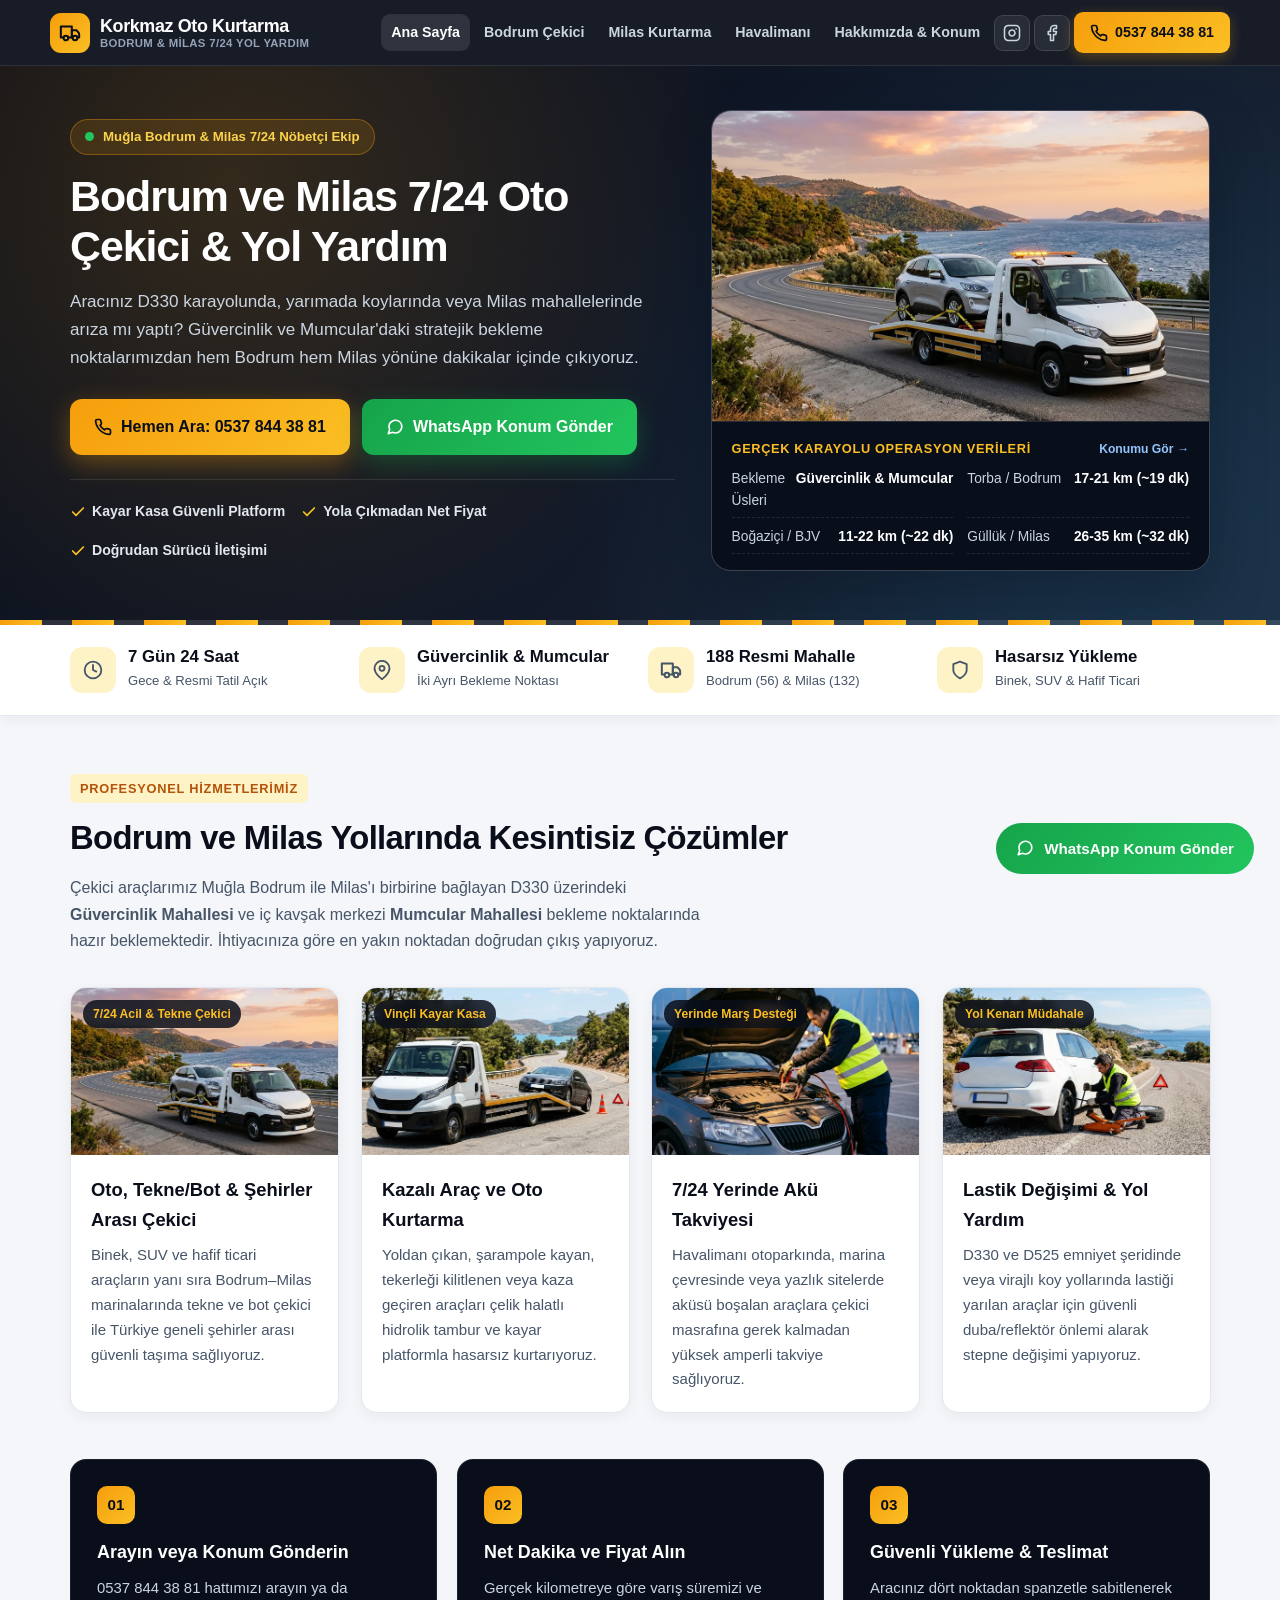
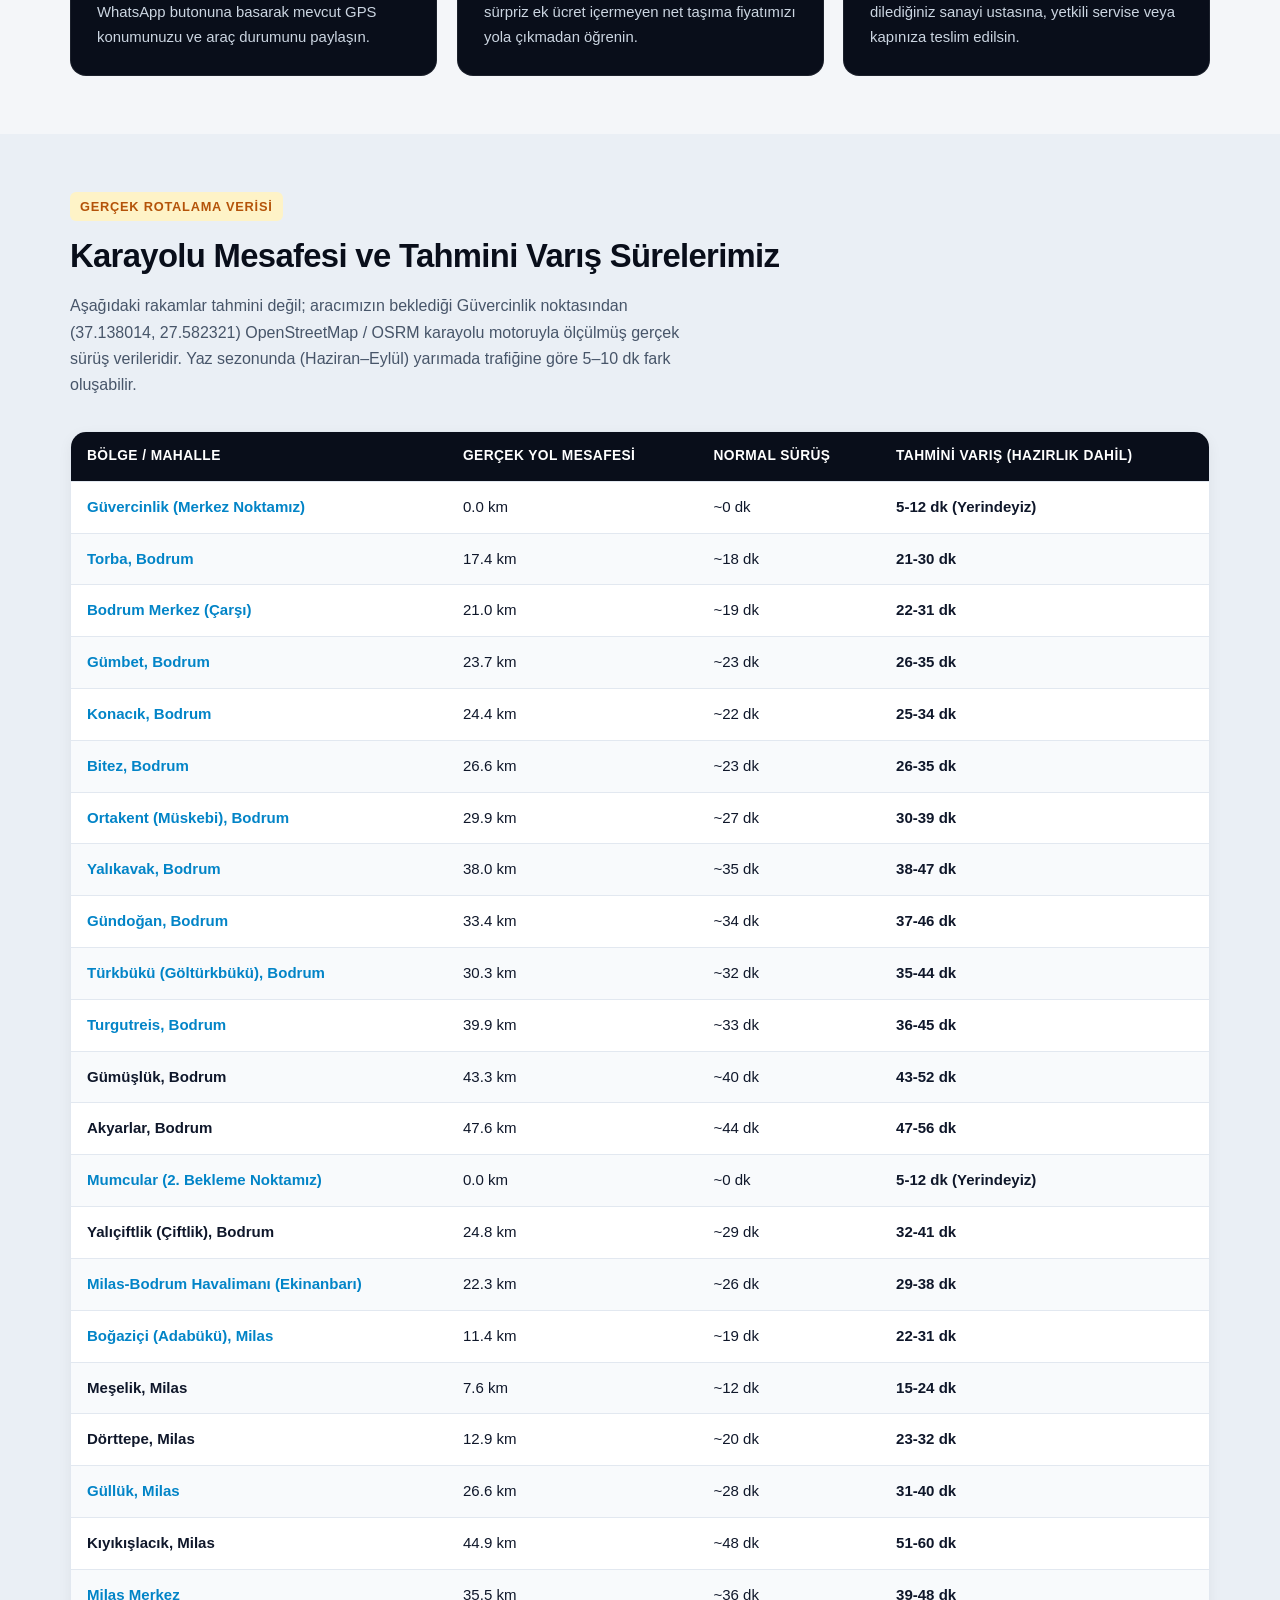
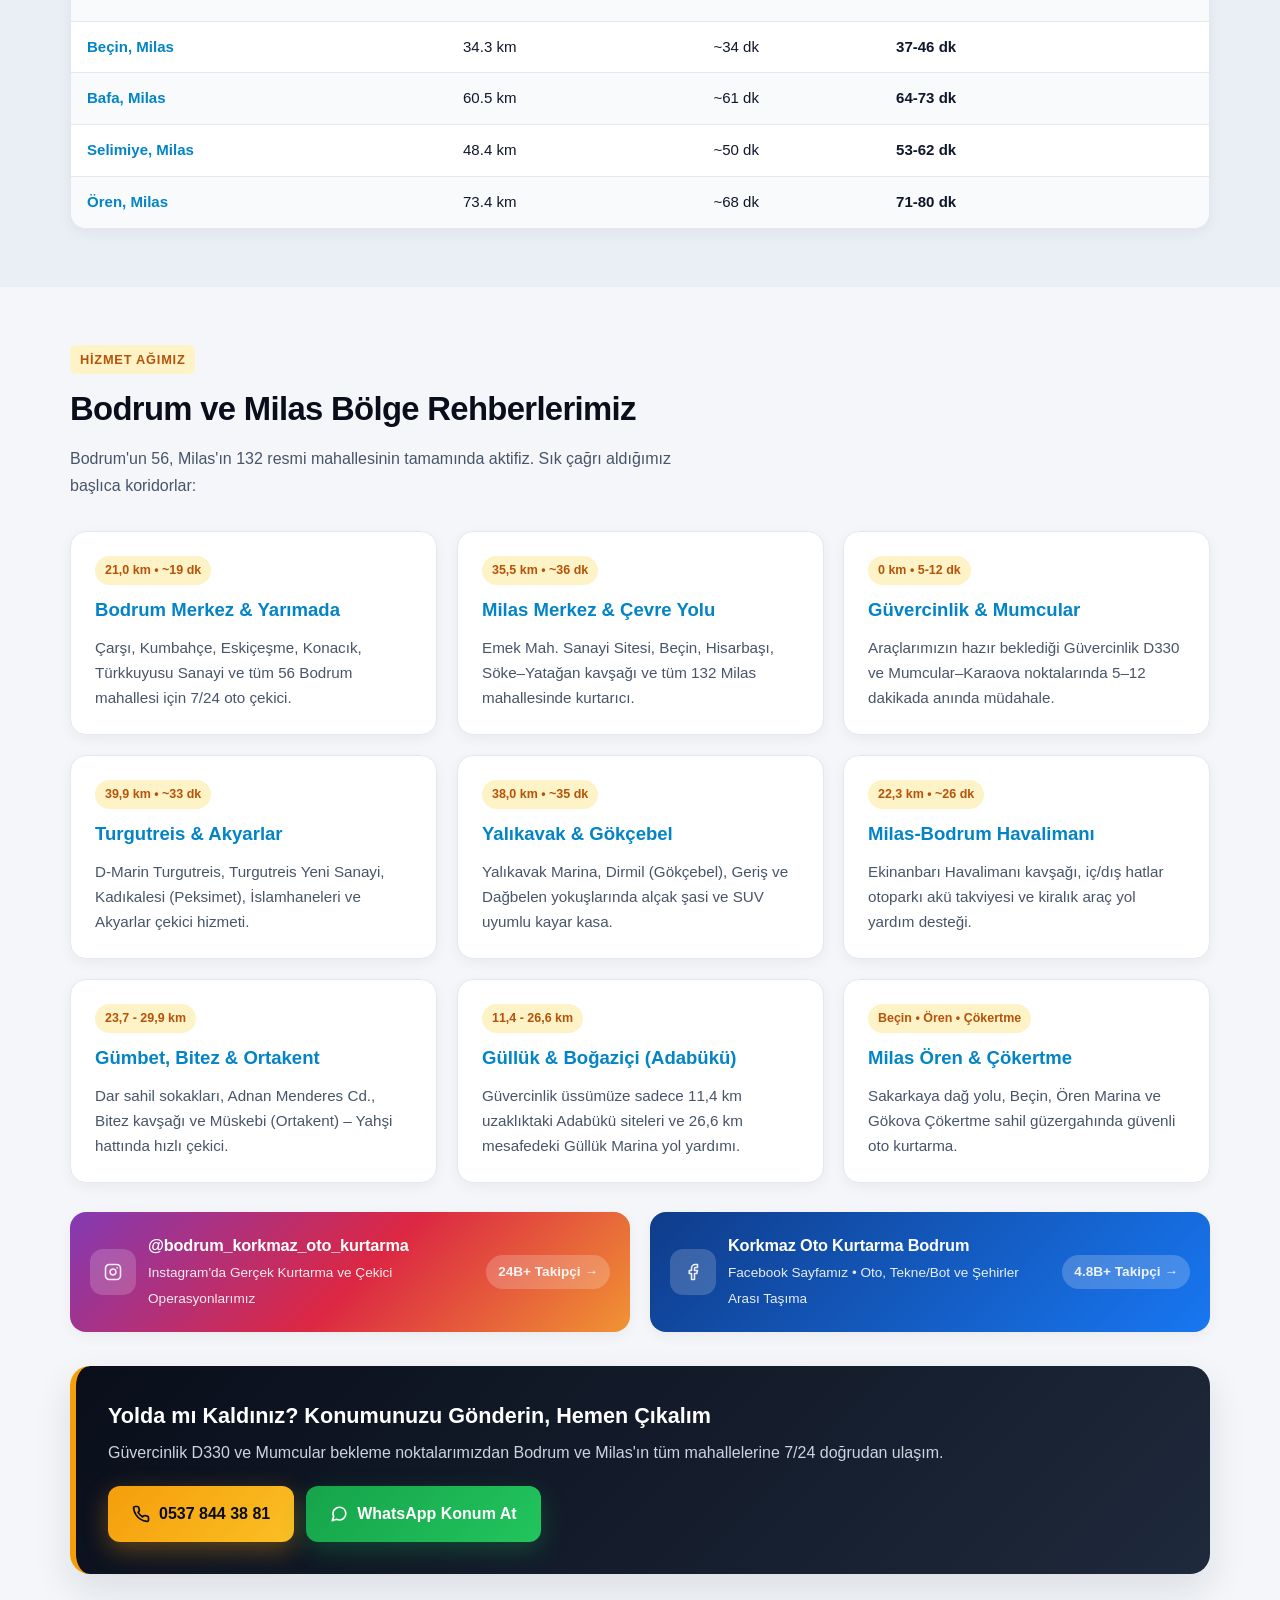
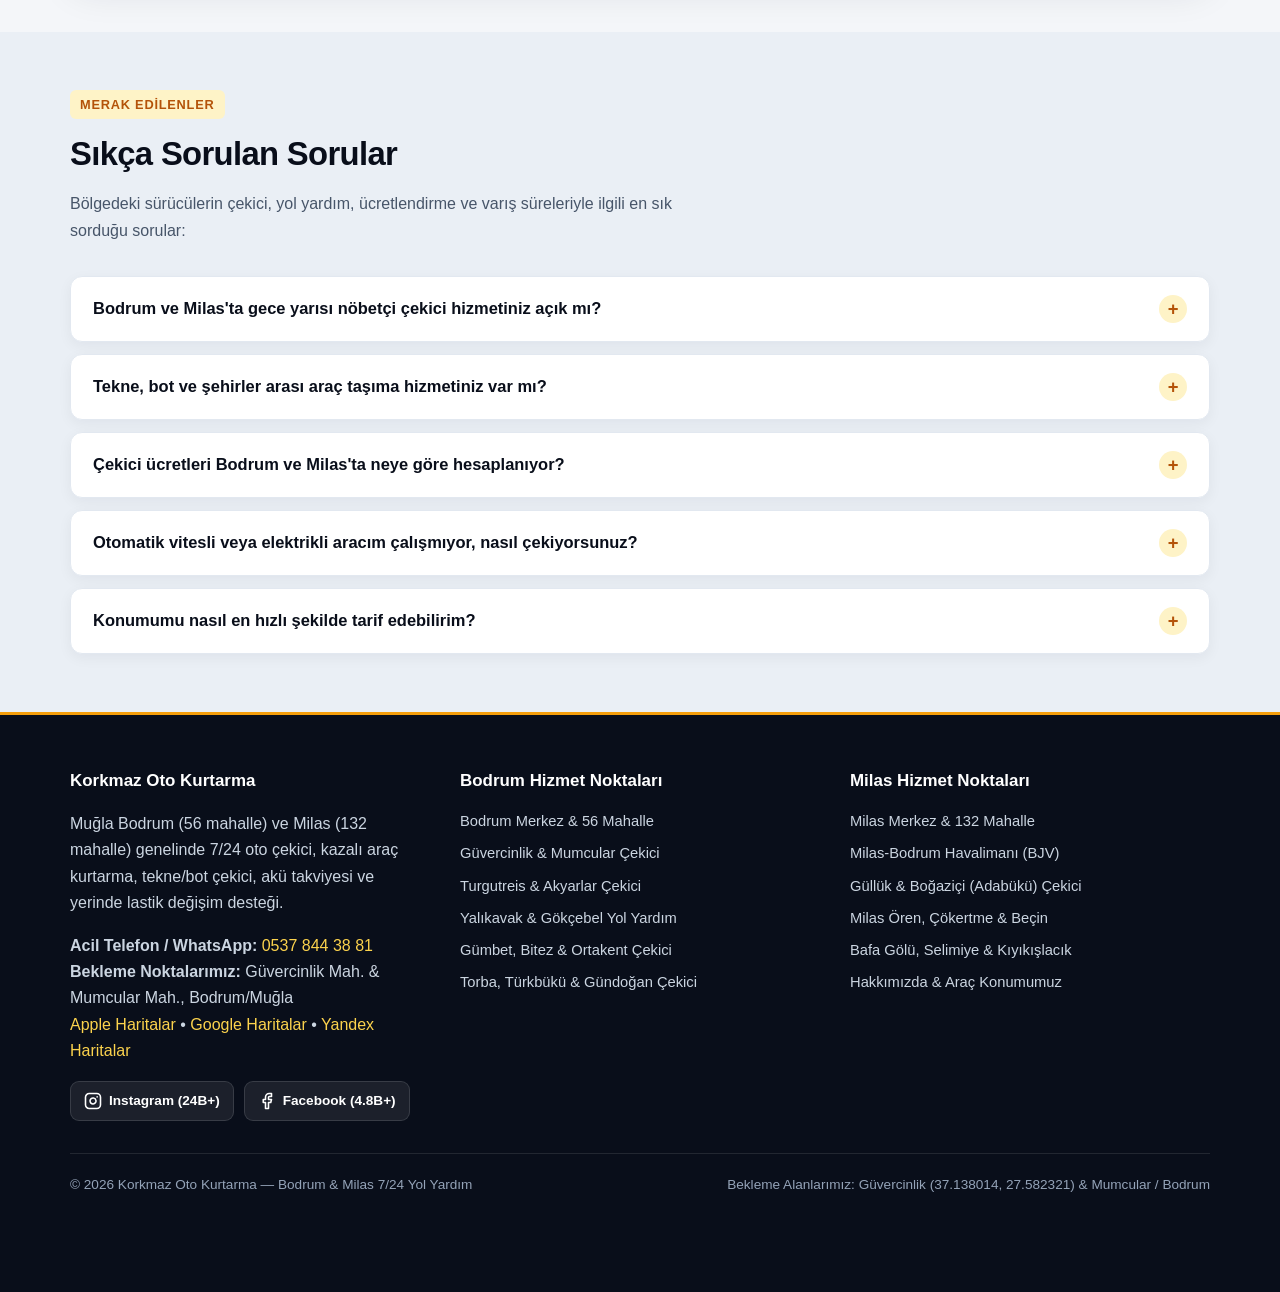
==== commit b4e80d79: "Add files via upload" ====
--- a/index.html
+++ b/index.html
@@ -4,7 +4,7 @@
   <meta charset="utf-8">
   <meta name="viewport" content="width=device-width, initial-scale=1">
   <title>Korkmaz Oto Kurtarma | Bodrum & Milas 7/24 Çekici</title>
-  <meta name="description" content="Bodrum ve Milas genelinde 7/24 oto çekici, oto kurtarma, akü takviyesi ve yol yardım. Güvercinlik D330 merkezimizden hızlı varış: 0537 844 38 81.">
+  <meta name="description" content="Bodrum ve Milas genelinde 7/24 oto çekici, oto kurtarma ve yol yardım. Güvercinlik ve Mumcular bekleme noktalarımızdan hızlı varış: 0537 844 38 81.">
   <link rel="canonical" href="https://www.kurtaricibodrum.com/">
   <meta name="robots" content="index, follow">
   <meta name="geo.region" content="TR-48">
@@ -14,7 +14,7 @@
   <meta property="og:locale" content="tr_TR">
   <meta property="og:type" content="website">
   <meta property="og:title" content="Korkmaz Oto Kurtarma | Bodrum & Milas 7/24 Çekici">
-  <meta property="og:description" content="Bodrum ve Milas genelinde 7/24 oto çekici, oto kurtarma, akü takviyesi ve yol yardım. Güvercinlik D330 merkezimizden hızlı varış: 0537 844 38 81.">
+  <meta property="og:description" content="Bodrum ve Milas genelinde 7/24 oto çekici, oto kurtarma ve yol yardım. Güvercinlik ve Mumcular bekleme noktalarımızdan hızlı varış: 0537 844 38 81.">
   <meta property="og:url" content="https://www.kurtaricibodrum.com/">
   <meta property="og:image" content="https://www.kurtaricibodrum.com/assets/img/bodrum-milas-oto-cekici.webp">
   <meta property="og:site_name" content="Korkmaz Oto Kurtarma">
@@ -75,6 +75,10 @@
       },
       {
         "@type": "Place",
+        "name": "Mumcular, Bodrum"
+      },
+      {
+        "@type": "Place",
         "name": "Turgutreis, Bodrum"
       },
       {
@@ -187,7 +191,7 @@
         <div class="hero-content">
           <span class="hero-tag"><span class="live-dot"></span> Muğla Bodrum & Milas 7/24 Nöbetçi Ekip</span>
           <h1>Bodrum ve Milas 7/24 Oto Çekici & Yol Yardım</h1>
-          <p class="lead">Aracınız D330 karayolunda, yarımada koylarında veya Milas mahallelerinde arıza mı yaptı? Güvercinlik'teki stratejik bekleme noktamızdan hem Bodrum hem Milas yönüne dakikalar içinde çıkıyoruz.</p>
+          <p class="lead">Aracınız D330 karayolunda, yarımada koylarında veya Milas mahallelerinde arıza mı yaptı? Güvercinlik ve Mumcular'daki stratejik bekleme noktalarımızdan hem Bodrum hem Milas yönüne dakikalar içinde çıkıyoruz.</p>
           <div class="cta-group">
             <a href="tel:+905378443881" class="btn btn-call"><svg width="18" height="18" viewBox="0 0 24 24" fill="none" stroke="currentColor" stroke-width="2.3" stroke-linecap="round" stroke-linejoin="round" aria-hidden="true"><path d="M22 16.92v3a2 2 0 0 1-2.18 2 19.79 19.79 0 0 1-8.63-3.07 19.5 19.5 0 0 1-6-6 19.79 19.79 0 0 1-3.07-8.67A2 2 0 0 1 4.11 2h3a2 2 0 0 1 2 1.72c.12.96.36 1.9.7 2.81a2 2 0 0 1-.45 2.11L8.09 9.91a16 16 0 0 0 6 6l1.27-1.27a2 2 0 0 1 2.11-.45c.91.34 1.85.58 2.81.7A2 2 0 0 1 22 16.92z"/></svg> Hemen Ara: 0537 844 38 81</a>
             <a href="https://wa.me/905378443881?text=Merhaba%2C%20Korkmaz%20Oto%20Kurtarma%27dan%20konumuma%20acil%20%C3%A7ekici%20%2F%20yol%20yard%C4%B1m%20deste%C4%9Fi%20istiyorum." class="btn btn-wa" rel="noopener" target="_blank"><svg width="18" height="18" viewBox="0 0 24 24" fill="none" stroke="currentColor" stroke-width="2.2" stroke-linecap="round" stroke-linejoin="round" aria-hidden="true"><path d="M21 11.5a8.38 8.38 0 0 1-.9 3.8 8.5 8.5 0 0 1-7.6 4.7 8.38 8.38 0 0 1-3.8-.9L3 21l1.9-5.7a8.38 8.38 0 0 1-.9-3.8 8.5 8.5 0 0 1 4.7-7.6 8.38 8.38 0 0 1 3.8-.9h.5a8.48 8.48 0 0 1 8 8v.5z"/></svg> WhatsApp Konum Gönder</a>
@@ -203,7 +207,7 @@
           <div class="hero-overlay-card">
             <p class="hero-overlay-title"><span>Gerçek Karayolu Operasyon Verileri</span> <a href="hakkimizda.html#harita">Konumu Gör &rarr;</a></p>
             <div class="stat-grid-mini">
-              <div><span>Merkez Üs</span><strong>Güvercinlik D330</strong></div><div><span>Torba / Bodrum</span><strong>17-21 km (~19 dk)</strong></div><div><span>Boğaziçi / BJV</span><strong>11-22 km (~22 dk)</strong></div><div><span>Güllük / Milas</span><strong>26-35 km (~32 dk)</strong></div>
+              <div><span>Bekleme Üsleri</span><strong>Güvercinlik & Mumcular</strong></div><div><span>Torba / Bodrum</span><strong>17-21 km (~19 dk)</strong></div><div><span>Boğaziçi / BJV</span><strong>11-22 km (~22 dk)</strong></div><div><span>Güllük / Milas</span><strong>26-35 km (~32 dk)</strong></div>
             </div>
           </div>
         </div>
@@ -222,8 +226,8 @@
         <div class="metric-box">
           <span class="metric-icon"><svg width="20" height="20" viewBox="0 0 24 24" fill="none" stroke="currentColor" stroke-width="2.2" stroke-linecap="round" stroke-linejoin="round" aria-hidden="true"><path d="M21 10c0 7-9 13-9 13s-9-6-9-13a9 9 0 0 1 18 0z"/><circle cx="12" cy="10" r="3"/></svg></span>
           <div>
-            <strong>Güvercinlik D330</strong>
-            <span>İki İlçenin Tam Ortasında</span>
+            <strong>Güvercinlik &amp; Mumcular</strong>
+            <span>İki Ayrı Bekleme Noktası</span>
           </div>
         </div>
         <div class="metric-box">
@@ -249,7 +253,7 @@
     <div class="section-header">
       <span class="section-kicker">Profesyonel Hizmetlerimiz</span>
       <h2 class="section-title">Bodrum ve Milas Yollarında Kesintisiz Çözümler</h2>
-      <p class="section-sub">Çekici aracımız Muğla Bodrum ile Milas'ı birbirine bağlayan D330 karayolunun kilit noktası Güvercinlik Mahallesi'nde (37.138014, 27.582321) hazır beklemektedir. İhtiyacınıza göre doğru ekipmanla doğrudan çıkış yapıyoruz.</p>
+      <p class="section-sub">Çekici araçlarımız Muğla Bodrum ile Milas'ı birbirine bağlayan D330 üzerindeki <strong>Güvercinlik Mahallesi</strong> ve iç kavşak merkezi <strong>Mumcular Mahallesi</strong> bekleme noktalarında hazır beklemektedir. İhtiyacınıza göre en yakın noktadan doğrudan çıkış yapıyoruz.</p>
     </div>
     <div class="service-grid">
       <article class="service-card">
@@ -347,7 +351,7 @@
 <tr><td><a href="turgutreis-cekici.html"><strong>Turgutreis, Bodrum</strong></a></td><td>39.9 km</td><td>~33 dk</td><td><strong>36-45 dk</strong></td></tr>
 <tr><td><strong>Gümüşlük, Bodrum</strong></td><td>43.3 km</td><td>~40 dk</td><td><strong>43-52 dk</strong></td></tr>
 <tr><td><strong>Akyarlar, Bodrum</strong></td><td>47.6 km</td><td>~44 dk</td><td><strong>47-56 dk</strong></td></tr>
-<tr><td><a href="guvercinlik-cekici.html"><strong>Mumcular, Bodrum</strong></a></td><td>15.3 km</td><td>~18 dk</td><td><strong>21-30 dk</strong></td></tr>
+<tr><td><a href="guvercinlik-cekici.html"><strong>Mumcular (2. Bekleme Noktamız)</strong></a></td><td>0.0 km</td><td>~0 dk</td><td><strong>5-12 dk (Yerindeyiz)</strong></td></tr>
 <tr><td><strong>Yalıçiftlik (Çiftlik), Bodrum</strong></td><td>24.8 km</td><td>~29 dk</td><td><strong>32-41 dk</strong></td></tr>
 <tr><td><a href="milas-bodrum-havalimani-cekici.html"><strong>Milas-Bodrum Havalimanı (Ekinanbarı)</strong></a></td><td>22.3 km</td><td>~26 dk</td><td><strong>29-38 dk</strong></td></tr>
 <tr><td><a href="gulluk-bogazici-cekici.html"><strong>Boğaziçi (Adabükü), Milas</strong></a></td><td>11.4 km</td><td>~19 dk</td><td><strong>22-31 dk</strong></td></tr>
@@ -388,7 +392,7 @@
       <div class="card">
         <span class="badge-km">0 km &bull; 5-12 dk</span>
         <h3><a href="guvercinlik-cekici.html">Güvercinlik &amp; Mumcular</a></h3>
-        <p>Aracımızın bizzat durduğu Güvercinlik hattında 5–12 dakikada, Mumcular–Karaova hattında ~21–30 dakikada müdahale.</p>
+        <p>Araçlarımızın hazır beklediği Güvercinlik D330 ve Mumcular–Karaova noktalarında 5–12 dakikada anında müdahale.</p>
       </div>
       <div class="card">
         <span class="badge-km">39,9 km &bull; ~33 dk</span>
@@ -449,7 +453,7 @@
 <div class="cta-banner">
   <div>
     <h3>Yolda mı Kaldınız? Konumunuzu Gönderin, Hemen Çıkalım</h3>
-    <p>Güvercinlik D330 merkez noktamızdan Bodrum ve Milas'ın tüm mahallelerine 7/24 doğrudan ulaşım.</p>
+    <p>Güvercinlik D330 ve Mumcular bekleme noktalarımızdan Bodrum ve Milas'ın tüm mahallelerine 7/24 doğrudan ulaşım.</p>
   </div>
   <div class="cta-group">
     <a href="tel:+905378443881" class="btn btn-call"><svg width="18" height="18" viewBox="0 0 24 24" fill="none" stroke="currentColor" stroke-width="2.3" stroke-linecap="round" stroke-linejoin="round" aria-hidden="true"><path d="M22 16.92v3a2 2 0 0 1-2.18 2 19.79 19.79 0 0 1-8.63-3.07 19.5 19.5 0 0 1-6-6 19.79 19.79 0 0 1-3.07-8.67A2 2 0 0 1 4.11 2h3a2 2 0 0 1 2 1.72c.12.96.36 1.9.7 2.81a2 2 0 0 1-.45 2.11L8.09 9.91a16 16 0 0 0 6 6l1.27-1.27a2 2 0 0 1 2.11-.45c.91.34 1.85.58 2.81.7A2 2 0 0 1 22 16.92z"/></svg> 0537 844 38 81</a>
@@ -484,7 +488,7 @@
           <h3>Korkmaz Oto Kurtarma</h3>
           <p>Muğla Bodrum (56 mahalle) ve Milas (132 mahalle) genelinde 7/24 oto çekici, kazalı araç kurtarma, tekne/bot çekici, akü takviyesi ve yerinde lastik değişim desteği.</p>
           <p><strong>Acil Telefon / WhatsApp:</strong> <a href="tel:+905378443881">0537 844 38 81</a><br>
-          <strong>Merkez Noktamız:</strong> Güvercinlik Mah., 48450 Bodrum/Muğla<br>
+          <strong>Bekleme Noktalarımız:</strong> Güvercinlik Mah. &amp; Mumcular Mah., Bodrum/Muğla<br>
           <a href="https://maps.apple.com/?ll=37.138014,27.582321&q=Korkmaz+Oto+Kurtarma" target="_blank" rel="noopener">Apple Haritalar</a> &bull; <a href="https://www.google.com/maps?q=37.138014,27.582321" target="_blank" rel="noopener">Google Haritalar</a> &bull; <a href="https://yandex.com.tr/harita/?pt=27.582321,37.138014&z=18&l=map" target="_blank" rel="noopener">Yandex Haritalar</a></p>
           <div class="footer-social-row">
             <a href="https://www.instagram.com/bodrum_korkmaz_oto_kurtarma/" target="_blank" rel="noopener" class="footer-social-btn"><svg width="18" height="18" viewBox="0 0 24 24" fill="none" stroke="currentColor" stroke-width="2.1" stroke-linecap="round" stroke-linejoin="round" aria-hidden="true"><rect x="2" y="2" width="20" height="20" rx="5" ry="5"/><path d="M16 11.37A4 4 0 1 1 12.63 8 4 4 0 0 1 16 11.37z"/><line x1="17.5" y1="6.5" x2="17.51" y2="6.5"/></svg> Instagram (24B+)</a>
@@ -516,7 +520,7 @@
       </div>
       <div class="footer-bottom">
         <span>&copy; 2026 Korkmaz Oto Kurtarma — Bodrum &amp; Milas 7/24 Yol Yardım</span>
-        <span>Doğrulanmış Konum: 37.138014, 27.582321 (Güvercinlik / Bodrum)</span>
+        <span>Bekleme Alanlarımız: Güvercinlik (37.138014, 27.582321) &amp; Mumcular / Bodrum</span>
       </div>
     </div>
   </footer>
--- a/assets/style.css
+++ b/assets/style.css
@@ -27,6 +27,8 @@
 html {
   scroll-behavior: smooth;
   -webkit-text-size-adjust: 100%;
+  max-width: 100%;
+  overflow-x: clip;
 }
 
 body {
@@ -35,8 +37,10 @@
   color: var(--text);
   background: var(--bg);
   line-height: 1.65;
-  padding-bottom: 82px;
-  overflow-x: hidden;
+  padding-bottom: 86px;
+  width: 100%;
+  max-width: 100%;
+  overflow-x: clip;
 }
 
 @media (min-width: 920px) {
@@ -292,14 +296,16 @@
 
 .social-card {
   display: flex;
+  flex-wrap: wrap;
   align-items: center;
   justify-content: space-between;
-  gap: 16px;
-  padding: 22px 24px;
+  gap: 14px;
+  padding: 20px;
   border-radius: var(--radius);
   color: #fff !important;
   text-decoration: none !important;
   box-shadow: var(--shadow-sm);
+  max-width: 100%;
   transition: transform 0.25s cubic-bezier(0.22, 1, 0.36, 1), box-shadow 0.25s ease;
 }
 
@@ -319,12 +325,18 @@
 .social-card-left {
   display: flex;
   align-items: center;
-  gap: 14px;
+  gap: 12px;
+  min-width: 0;
+  flex: 1 1 200px;
+}
+
+.social-card-left > div {
+  min-width: 0;
 }
 
 .social-icon-box {
-  width: 48px;
-  height: 48px;
+  width: 46px;
+  height: 46px;
   border-radius: 13px;
   background: rgba(255, 255, 255, 0.18);
   backdrop-filter: blur(6px);
@@ -336,8 +348,10 @@
 
 .social-card strong {
   display: block;
-  font-size: 1.06rem;
+  font-size: 1.02rem;
   letter-spacing: -0.01em;
+  overflow-wrap: anywhere;
+  word-break: break-word;
 }
 
 .social-card span {
@@ -1270,21 +1284,23 @@
   position: fixed;
   bottom: 0;
   left: 0;
-  right: 0;
+  width: 100%;
+  max-width: 100vw;
   z-index: 95;
   background: rgba(9, 14, 26, 0.97);
   backdrop-filter: blur(10px);
-  padding: 10px 12px;
+  padding: 9px 10px calc(9px + env(safe-area-inset-bottom, 0px));
   display: grid;
-  grid-template-columns: 1fr 1fr;
-  gap: 10px;
+  grid-template-columns: minmax(0, 1fr) minmax(0, 1fr);
+  gap: 8px;
   box-shadow: 0 -6px 22px rgba(0, 0, 0, 0.32);
   border-top: 2px solid var(--amber);
 }
 
 .mobile-sticky-bar a {
-  padding: 13px 10px;
-  font-size: 0.95rem;
+  min-width: 0;
+  padding: 12px 8px;
+  font-size: 0.9rem;
   border-radius: 10px;
   text-align: center;
   font-weight: 800;
@@ -1292,7 +1308,87 @@
   display: inline-flex;
   align-items: center;
   justify-content: center;
-  gap: 7px;
+  gap: 6px;
+  white-space: nowrap;
+}
+
+/* Mobile Strict Zero-Overflow Lock (< 680px) */
+@media (max-width: 680px) {
+  .container {
+    padding: 0 14px;
+  }
+  .hero-grid > *,
+  .grid-2 > *,
+  .grid-3 > *,
+  .service-grid > *,
+  .steps-grid > *,
+  .social-grid > *,
+  .metric-grid > *,
+  .footer-grid > * {
+    min-width: 0;
+    max-width: 100%;
+  }
+  .grid-2,
+  .grid-3,
+  .service-grid,
+  .steps-grid,
+  .social-grid,
+  .footer-grid {
+    grid-template-columns: minmax(0, 1fr);
+  }
+  .metric-grid {
+    grid-template-columns: minmax(0, 1fr) minmax(0, 1fr);
+    gap: 12px;
+  }
+  .metric-icon {
+    width: 38px;
+    height: 38px;
+  }
+  .metric-box strong {
+    font-size: 0.92rem;
+  }
+  .metric-box span {
+    font-size: 0.75rem;
+  }
+  .stat-grid-mini {
+    grid-template-columns: minmax(0, 1fr);
+  }
+  .cta-group .btn {
+    width: 100%;
+    padding: 14px 14px;
+    font-size: 0.95rem;
+  }
+  .cta-banner {
+    padding: 22px 18px;
+  }
+  .brand {
+    min-width: 0;
+    flex: 1;
+    gap: 8px;
+  }
+  .brand-badge {
+    width: 34px;
+    height: 34px;
+  }
+  .brand-title {
+    font-size: 0.96rem;
+  }
+  .brand-sub {
+    font-size: 0.62rem;
+  }
+  .nav-toggle {
+    padding: 7px 10px;
+    font-size: 0.82rem;
+    flex-shrink: 0;
+  }
+  .social-card strong {
+    font-size: 0.86rem;
+  }
+  .data-table th,
+  .data-table td {
+    padding: 10px 10px;
+    font-size: 0.84rem;
+  }
 }
 
 @media (min-width: 920px) {
